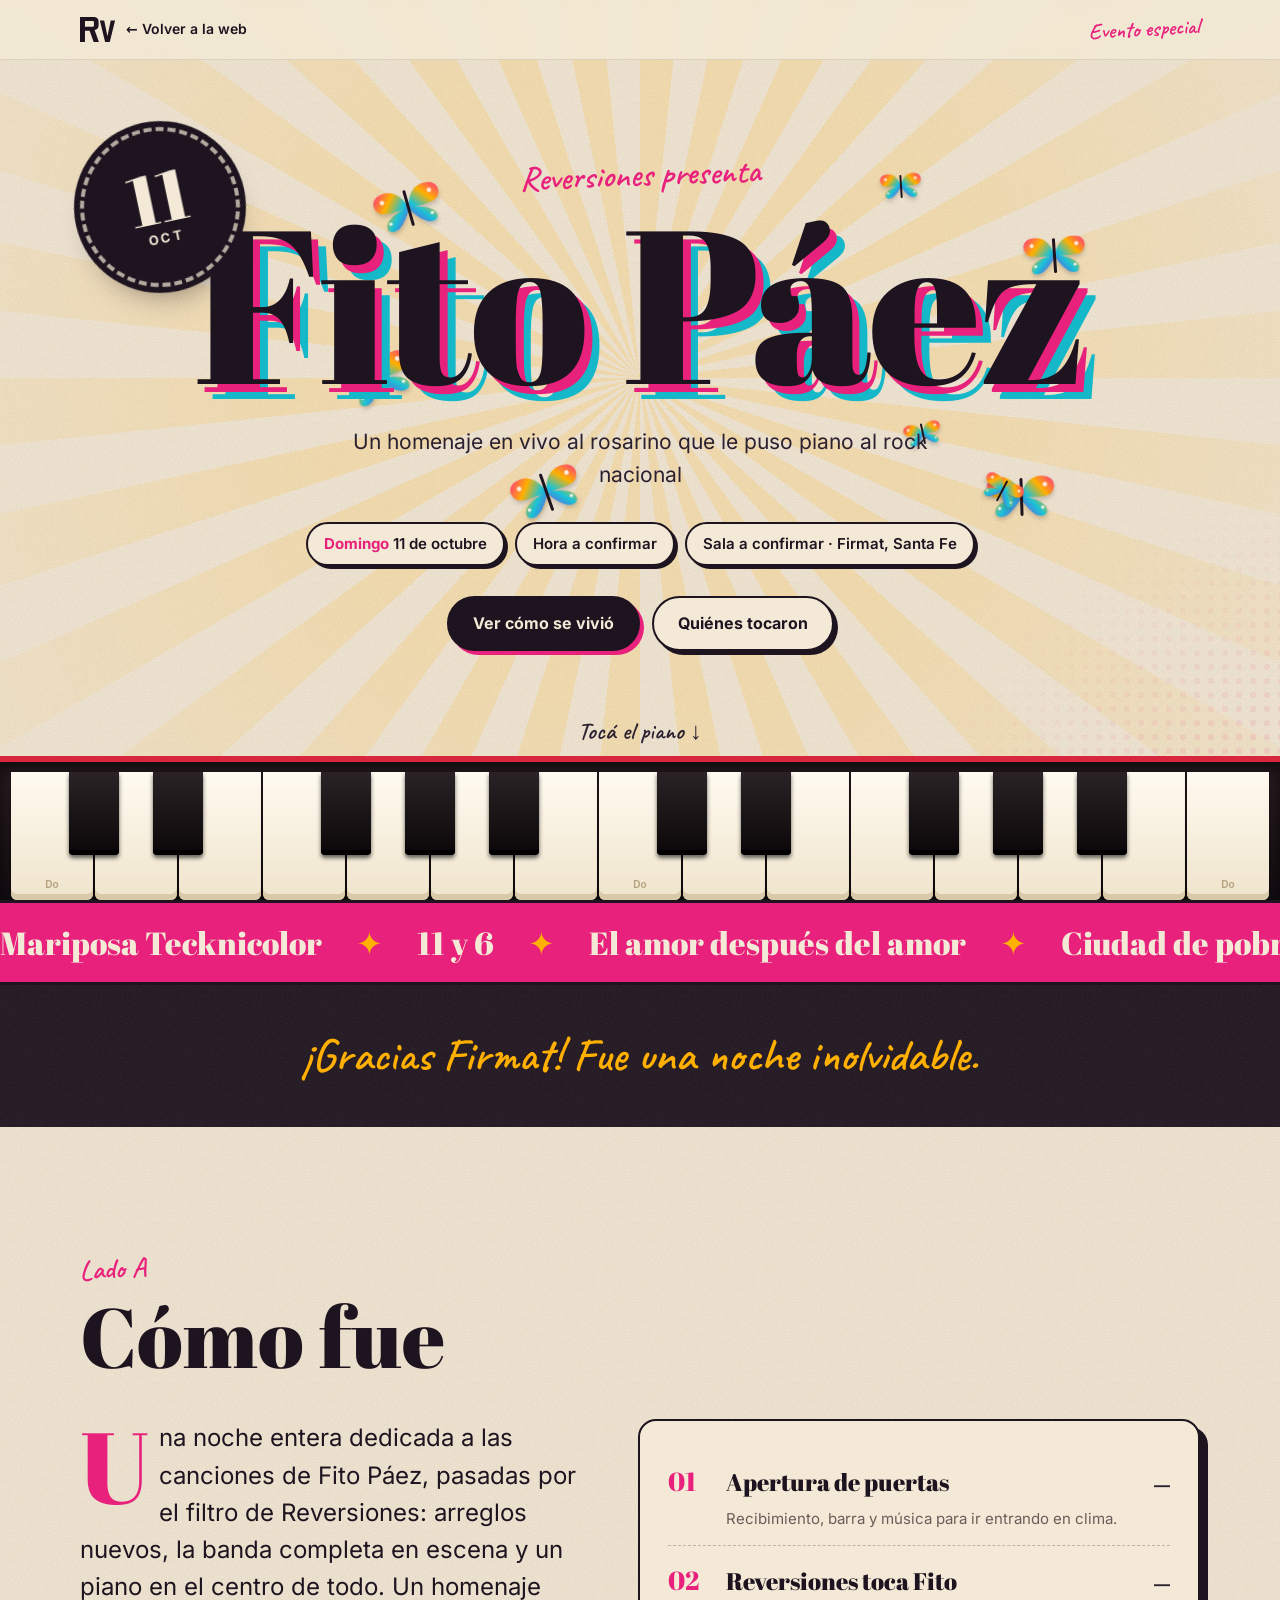
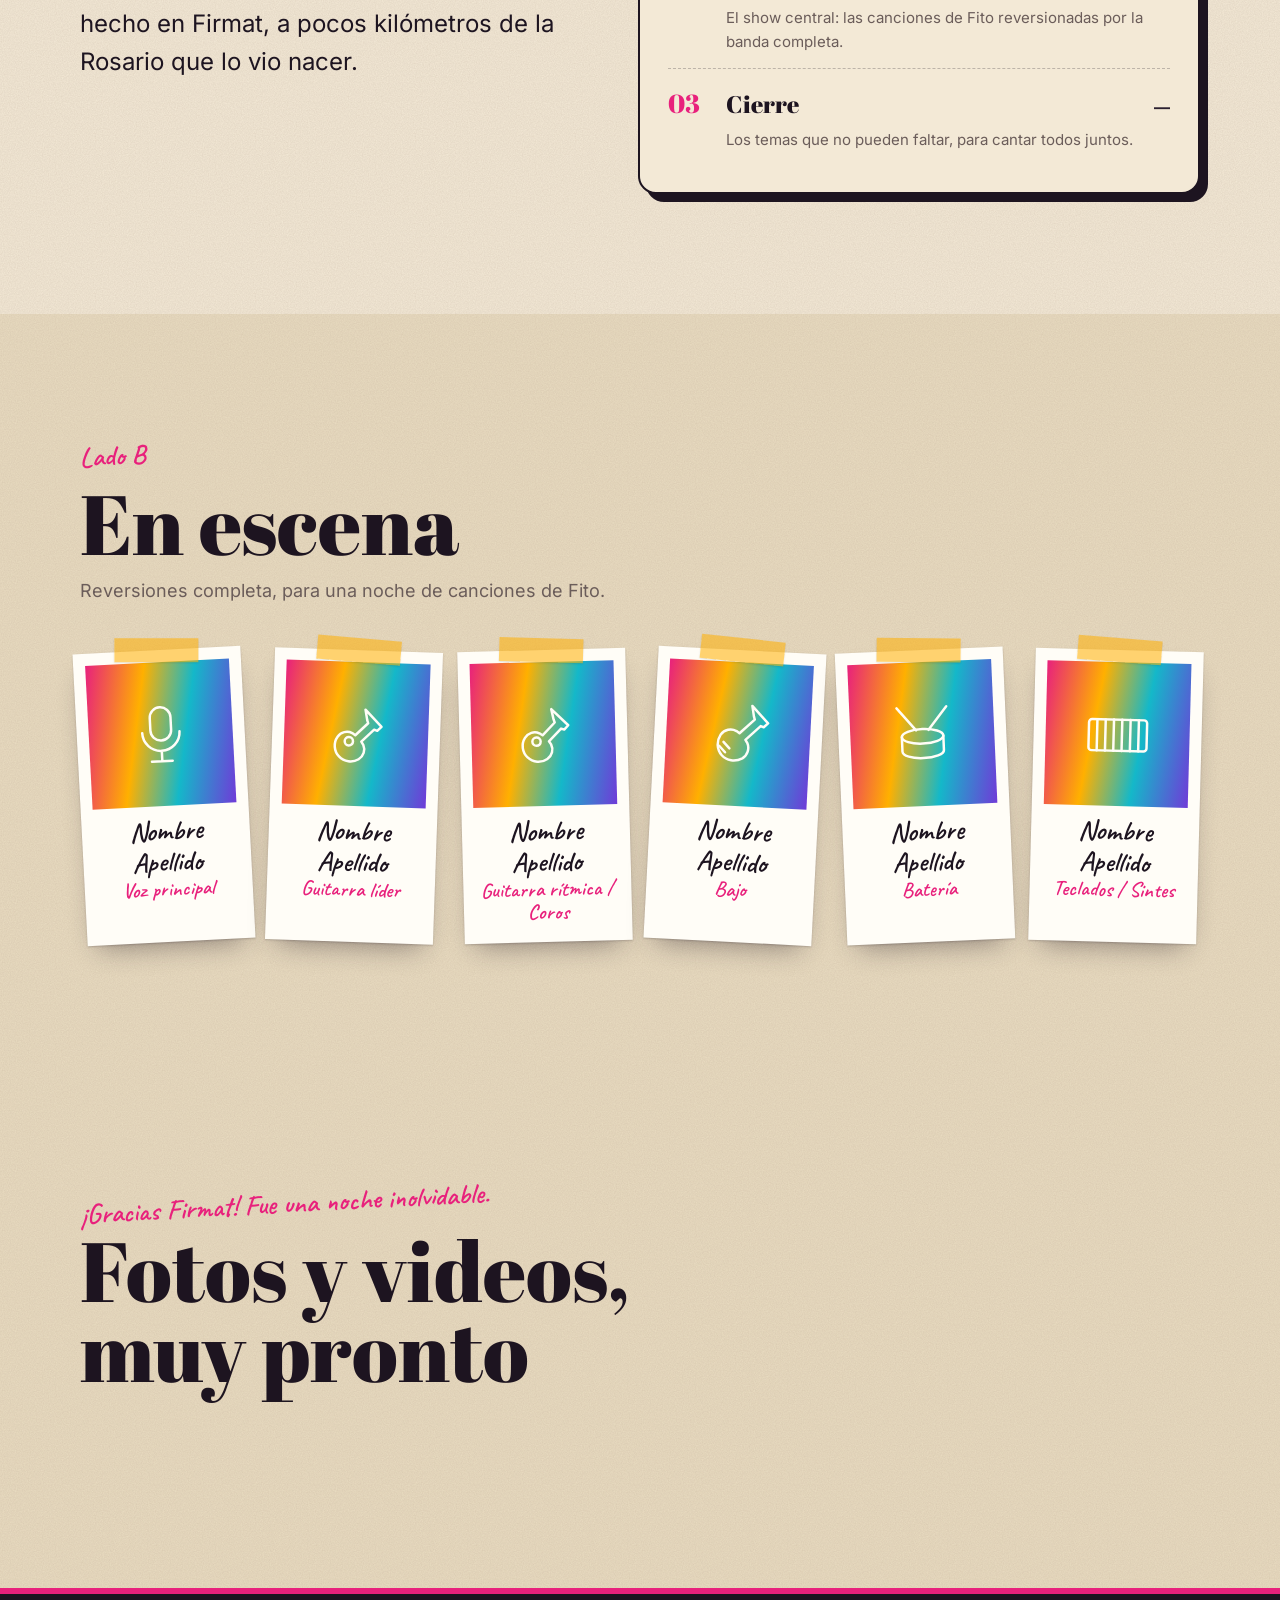
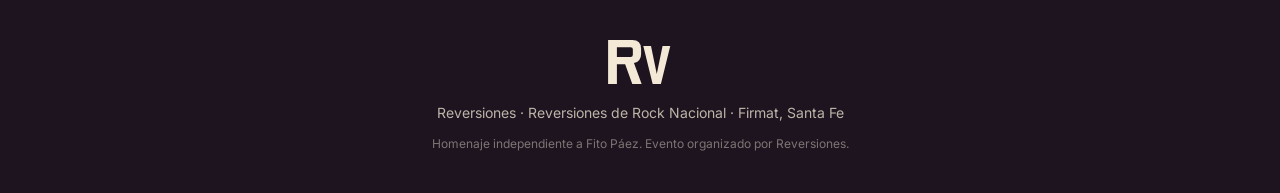
==== eventos/fito-paez/index.html @ b107f569 "Agregar la página del homenaje a Fito Páez Subpágina /eventos/fito-paez/ con estética de afiche de l" ====
<!doctype html>
<html lang="es-AR">
<head>
  <meta charset="utf-8">
  <meta name="viewport" content="width=device-width, initial-scale=1">
  <title>Homenaje a Fito Páez · Reversiones</title>
  <meta name="description" content="Reversiones presenta un homenaje en vivo a Fito Páez en Firmat, Santa Fe. Fecha, cómo va a ser el show, puntos de venta de entradas y sponsors.">
  <meta name="theme-color" content="#f3e9d6">
  <meta property="og:title" content="Homenaje a Fito Páez · Reversiones">
  <meta property="og:description" content="Una noche dedicada a las canciones de Fito Páez, en Firmat, Santa Fe.">
  <meta property="og:type" content="website">
  <link rel="icon" href="../../assets/img/favicon.svg" type="image/svg+xml">
  <link rel="preload" href="../../assets/fonts/abril-fatface.woff2" as="font" type="font/woff2" crossorigin>
  <link rel="stylesheet" href="../../assets/css/fito.css">
</head>
<body>
  <svg width="0" height="0" style="position:absolute" aria-hidden="true">
    <symbol id="rv" viewBox="0 0 116 80"><path fill-rule="evenodd" d="M0 0H44Q60 0 60 16V26Q60 39 47 42L61 80H44L31 44H16V80H0ZM16 13H41Q45 13 45 17V27Q45 31 41 31H16Z"/><path d="M64 11H78L88.5 62L99 11H113L96 80H81Z"/></symbol>
    <!-- Mariposa: dos alas que aletean por separado -->
    <symbol id="wing" viewBox="0 0 50 60"><path d="M50 28C44 6 30-2 14 2 2 5 0 18 8 26c6 5 22 5 36 4-14 3-28 8-30 18-2 10 12 12 20 4 8-7 14-16 16-20z"/><circle cx="16" cy="13" r="3.2" fill="#fffdf7" opacity=".85"/><circle cx="20" cy="45" r="2.4" fill="#fffdf7" opacity=".85"/></symbol>
    <linearGradient id="tecknicolor" x1="0" y1="0" x2="1" y2="1">
      <stop offset="0" stop-color="#ff2e88"/><stop offset=".35" stop-color="#ffb000"/><stop offset=".65" stop-color="#19c3d6"/><stop offset="1" stop-color="#7b3fe4"/>
    </linearGradient>
  </svg>

  <header class="top">
    <a href="../../" class="top__back" aria-label="Volver a Reversiones">
      <svg class="top__rv" viewBox="0 0 116 80" aria-hidden="true"><use href="#rv"/></svg>
      <span>← Volver a la web</span>
    </a>
    <span class="top__tag">Evento especial</span>
  </header>

  <main>
    <!-- ============ AFICHE ============ -->
    <section class="poster" id="inicio">
      <div class="poster__sun" aria-hidden="true"></div>
      <div class="poster__dots" aria-hidden="true"></div>
      <div class="butterflies" id="butterflies" aria-hidden="true"></div>

      <div class="poster__inner">
        <p class="poster__presenta" id="presenta"></p>
        <h1 class="poster__title" id="titulo"></h1>
        <p class="poster__bajada" id="bajada"></p>

        <div class="stamp" id="stamp" aria-hidden="true">
          <span class="stamp__day" id="stampDay"></span>
          <span class="stamp__month" id="stampMonth"></span>
        </div>

        <ul class="facts" id="facts"></ul>

        <div class="poster__cta" id="posterCta">
          <a href="#entradas" class="pill pill--ink">Dónde conseguir entradas</a>
          <a href="#show" class="pill">Cómo va a ser</a>
        </div>
      </div>

      <!-- Piano tocable -->
      <div class="piano-wrap">
        <p class="piano-hint">Tocá el piano ↓</p>
        <div class="piano" id="piano" role="group" aria-label="Piano: tocá las teclas"></div>
      </div>
    </section>

    <!-- Cinta de canciones -->
    <div class="ribbon" aria-hidden="true"><div class="ribbon__track" id="ribbon"></div></div>

    <!-- ============ CUENTA REGRESIVA / RECUERDO ============ -->
    <section class="band-strip" id="countdownWrap">
      <div class="wrap countdown">
        <p class="countdown__label" id="cdLabel">Faltan</p>
        <div class="countdown__nums">
          <div><b id="cdD">00</b><small>días</small></div>
          <div><b id="cdH">00</b><small>horas</small></div>
          <div><b id="cdM">00</b><small>min</small></div>
          <div><b id="cdS">00</b><small>seg</small></div>
        </div>
      </div>
    </section>

    <!-- ============ EL SHOW ============ -->
    <section class="sec" id="show">
      <div class="wrap">
        <header class="sec__head">
          <span class="sec__kicker">Lado A</span>
          <h2>Cómo va a ser</h2>
        </header>
        <div class="show">
          <p class="show__desc" id="descripcion"></p>
          <ol class="timeline" id="cronograma"></ol>
        </div>
      </div>
    </section>

    <!-- ============ EN ESCENA ============ -->
    <section class="sec sec--paper" id="banda">
      <div class="wrap">
        <header class="sec__head">
          <span class="sec__kicker">Lado B</span>
          <h2>En escena</h2>
          <p class="sec__lead">Reversiones completa, para una noche de canciones de Fito.</p>
        </header>
        <div class="polaroids" id="integrantes"></div>
      </div>
    </section>

    <!-- ============ ENTRADAS ============ -->
    <section class="sec" id="entradas">
      <div class="wrap">
        <header class="sec__head">
          <span class="sec__kicker">Entradas</span>
          <h2>Dónde conseguirlas</h2>
          <p class="sec__lead">Las entradas se venden solo en forma presencial, en estos puntos de venta.</p>
        </header>
        <div class="tickets" id="puntos"></div>
      </div>
    </section>

    <!-- ============ RECUERDO (después del evento) ============ -->
    <section class="sec sec--paper" id="recuerdo" hidden>
      <div class="wrap">
        <header class="sec__head">
          <span class="sec__kicker">Así se vivió</span>
          <h2 id="recuerdoMsg"></h2>
        </header>
        <div class="gallery" id="galeria"></div>
        <div class="memvideos" id="recuerdoVideos"></div>
      </div>
    </section>

    <!-- ============ SPONSORS ============ -->
    <section class="sec sec--ink" id="sponsors">
      <div class="wrap">
        <header class="sec__head">
          <span class="sec__kicker">Gracias</span>
          <h2>Sponsors y partners</h2>
          <p class="sec__lead">Gente que apostó, invirtió y abrió sus puertas para que esta noche exista.</p>
        </header>
        <div class="sponsors" id="sponsorList"></div>
      </div>
    </section>
  </main>

  <footer class="foot">
    <a href="../../" class="foot__rv" aria-label="Reversiones">
      <svg viewBox="0 0 116 80" aria-hidden="true"><use href="#rv"/></svg>
    </a>
    <p>Reversiones · Reversiones de Rock Nacional · Firmat, Santa Fe</p>
    <p class="foot__small">Homenaje independiente a Fito Páez. Evento organizado por Reversiones.</p>
  </footer>

  <script src="../../assets/js/content.js"></script>
  <script src="../../assets/js/evento-fito.js"></script>
  <script src="../../assets/js/fito.js"></script>
</body>
</html>
---- assets/css/fito.css ----
/* =====================================================================
   HOMENAJE A FITO PÁEZ · Estilos de la página del evento
   Estética: afiche de recital de los 90 sobre papel, colores
   "tecknicolor", mariposas, piano, polaroids y entradas troqueladas.
   ===================================================================== */

@font-face {
  font-family: "Abril Fatface";
  font-style: normal;
  font-weight: 400;
  font-display: swap;
  src: url("../fonts/abril-fatface.woff2") format("woff2");
}
@font-face {
  font-family: "Caveat";
  font-style: normal;
  font-weight: 600;
  font-display: swap;
  src: url("../fonts/caveat.woff2") format("woff2");
}
@font-face {
  font-family: "Inter";
  font-style: normal;
  font-weight: 400 700;
  font-display: swap;
  src: url("../fonts/inter.woff2") format("woff2");
}

:root {
  --paper: #f3e9d6;
  --paper-2: #e9dcc1;
  --ink: #1d1420;
  --ink-2: #2b2030;
  --muted: #6b5d5a;
  --magenta: #e8217c;
  --amber: #ffb000;
  --cyan: #14b8c9;
  --violet: #6f3bd8;
  --red: #d7263d;
  --tecknicolor: linear-gradient(100deg, var(--magenta), var(--amber) 35%, var(--cyan) 65%, var(--violet));
  --display: "Abril Fatface", "Playfair Display", Georgia, serif;
  --hand: "Caveat", "Comic Sans MS", cursive;
  --body: "Inter", system-ui, -apple-system, Segoe UI, Roboto, sans-serif;
  --grain: url("data:image/svg+xml,%3Csvg xmlns='http://www.w3.org/2000/svg' width='160' height='160'%3E%3Cfilter id='n'%3E%3CfeTurbulence type='fractalNoise' baseFrequency='.85' numOctaves='3' stitchTiles='stitch'/%3E%3CfeColorMatrix values='0 0 0 0 0.3 0 0 0 0 0.2 0 0 0 0 0.15 0 0 0 .18 0'/%3E%3C/filter%3E%3Crect width='100%25' height='100%25' filter='url(%23n)'/%3E%3C/svg%3E");
  --ease: cubic-bezier(0.2, 0.8, 0.2, 1);
  color-scheme: light;
}

*,
*::before,
*::after {
  box-sizing: border-box;
}
html {
  scroll-behavior: smooth;
  -webkit-text-size-adjust: 100%;
}
html,
body {
  overflow-x: clip;
}
body {
  margin: 0;
  background: var(--paper) var(--grain);
  color: var(--ink);
  font-family: var(--body);
  font-size: 16px;
  line-height: 1.6;
  -webkit-font-smoothing: antialiased;
}
img {
  max-width: 100%;
  display: block;
}
a {
  color: inherit;
}
[hidden] {
  display: none !important;
}
:focus-visible {
  outline: 3px solid var(--magenta);
  outline-offset: 3px;
}
::selection {
  background: var(--magenta);
  color: #fff;
}
.wrap {
  width: min(1120px, 100% - 32px);
  margin-inline: auto;
}

/* ---------- Barra superior ---------- */
.top {
  position: fixed;
  inset: 0 0 auto;
  z-index: 20;
  display: flex;
  justify-content: space-between;
  align-items: center;
  padding: 12px max(16px, calc((100% - 1120px) / 2));
  background: rgba(243, 233, 214, 0.86);
  backdrop-filter: blur(10px);
  border-bottom: 1px solid rgba(29, 20, 32, 0.1);
}
.top__back {
  display: inline-flex;
  align-items: center;
  gap: 10px;
  text-decoration: none;
  font-weight: 600;
  font-size: 14px;
}
.top__rv {
  width: 36px;
  height: 25px;
  fill: var(--ink);
}
.top__tag {
  font-family: var(--hand);
  font-size: 22px;
  color: var(--magenta);
  transform: rotate(-3deg);
}

/* ---------- Afiche (hero) ---------- */
.poster {
  position: relative;
  min-height: 100svh;
  padding: 96px 0 0;
  display: flex;
  flex-direction: column;
  overflow: hidden;
  isolation: isolate;
}
/* Sol de rayos de afiche de circo, girando lento */
.poster__sun {
  position: absolute;
  left: 50%;
  top: 42%;
  width: 160vmax;
  height: 160vmax;
  translate: -50% -50%;
  z-index: -2;
  background: repeating-conic-gradient(from 0deg, rgba(255, 176, 0, 0.16) 0 6deg, transparent 6deg 12deg);
  mask-image: radial-gradient(circle, #000 0 22%, transparent 60%);
  animation: sun 90s linear infinite;
}
@keyframes sun {
  to {
    rotate: 360deg;
  }
}
/* Medio tono en la esquina */
.poster__dots {
  position: absolute;
  inset: auto -10% -10% auto;
  width: 60vmin;
  height: 60vmin;
  z-index: -1;
  background: radial-gradient(circle, var(--magenta) 30%, transparent 32%) 0 0 / 14px 14px;
  opacity: 0.18;
  mask-image: radial-gradient(circle at 100% 100%, #000 10%, transparent 70%);
}
.poster__inner {
  position: relative;
  flex: 1;
  display: flex;
  flex-direction: column;
  align-items: center;
  justify-content: center;
  text-align: center;
  padding: 24px 16px 32px;
}
.poster__presenta {
  margin: 0;
  font-family: var(--hand);
  font-size: clamp(24px, 3.4vw, 34px);
  color: var(--magenta);
  transform: rotate(-2deg);
}
.poster__title {
  margin: 0;
  font-family: var(--display);
  font-weight: 400;
  font-size: clamp(76px, 17vw, 230px);
  line-height: 0.9;
  letter-spacing: -0.01em;
  color: var(--ink);
  /* sombras desfasadas en colores, como impresión de afiche mal registrada */
  text-shadow: 0.035em 0.035em 0 var(--magenta), 0.07em 0.07em 0 var(--cyan);
  animation: misregister 6s ease-in-out infinite;
}
@keyframes misregister {
  50% {
    text-shadow: 0.05em 0.02em 0 var(--magenta), 0.08em 0.09em 0 var(--cyan);
  }
}
.poster__bajada {
  max-width: 620px;
  margin: 26px auto 0;
  font-size: clamp(17px, 2vw, 21px);
  color: var(--ink-2);
}
.stamp {
  position: absolute;
  top: 5%;
  left: max(4%, calc((100% - 1120px) / 2));
  width: clamp(110px, 14vw, 160px);
  aspect-ratio: 1;
  border-radius: 50%;
  display: grid;
  place-content: center;
  text-align: center;
  background: var(--red);
  color: var(--paper);
  border: 4px dashed rgba(243, 233, 214, 0.7);
  box-shadow: 0 0 0 6px var(--red), 0 18px 30px -12px rgba(29, 20, 32, 0.5);
  transform: rotate(-12deg);
  animation: stamp-in 0.9s var(--ease) both 0.4s;
}
@keyframes stamp-in {
  from {
    transform: rotate(40deg) scale(2);
    opacity: 0;
  }
}
.stamp__day {
  font-family: var(--display);
  font-size: clamp(48px, 6vw, 70px);
  line-height: 0.9;
}
.stamp__month {
  font-weight: 700;
  letter-spacing: 0.2em;
  font-size: 13px;
  text-transform: uppercase;
}
.stamp.is-done {
  background: var(--ink);
  box-shadow: 0 0 0 6px var(--ink), 0 18px 30px -12px rgba(29, 20, 32, 0.5);
}
.facts {
  list-style: none;
  display: flex;
  flex-wrap: wrap;
  justify-content: center;
  gap: 10px;
  margin: 30px 0 0;
  padding: 0;
}
.facts li {
  padding: 8px 16px;
  border: 2px solid var(--ink);
  border-radius: 999px;
  background: var(--paper);
  font-weight: 600;
  font-size: 15px;
  box-shadow: 3px 3px 0 var(--ink);
}
.facts li b {
  color: var(--magenta);
  font-weight: 700;
}
.poster__cta {
  display: flex;
  flex-wrap: wrap;
  justify-content: center;
  gap: 12px;
  margin-top: 30px;
}
.pill {
  display: inline-flex;
  align-items: center;
  gap: 8px;
  padding: 13px 24px;
  border-radius: 999px;
  border: 2px solid var(--ink);
  background: var(--paper);
  font-weight: 700;
  text-decoration: none;
  box-shadow: 4px 4px 0 var(--ink);
  transition: transform 0.15s, box-shadow 0.15s;
}
.pill:hover {
  transform: translate(-2px, -2px);
  box-shadow: 6px 6px 0 var(--ink);
}
.pill:active {
  transform: translate(2px, 2px);
  box-shadow: 2px 2px 0 var(--ink);
}
.pill--ink {
  background: var(--ink);
  color: var(--paper);
  box-shadow: 4px 4px 0 var(--magenta);
}
.pill--ink:hover {
  box-shadow: 6px 6px 0 var(--magenta);
}

/* ---------- Mariposas tecknicolor ---------- */
.butterflies {
  position: absolute;
  inset: 0;
  z-index: -1;
  pointer-events: none;
}
.bf {
  position: absolute;
  width: var(--s, 46px);
  height: var(--s, 46px);
  animation: drift var(--d, 18s) ease-in-out infinite alternate;
  animation-delay: var(--delay, 0s);
}
.bf__body {
  display: flex;
  width: 100%;
  height: 100%;
  transform: rotate(var(--r, 0deg));
}
.bf__torso {
  width: 4%;
  height: 50%;
  margin: auto -1.5%;
  border-radius: 99px;
  background: var(--ink);
  z-index: 1;
}
.bf svg {
  width: 47%;
  height: 100%;
  fill: url(#tecknicolor);
  filter: drop-shadow(0 3px 2px rgba(29, 20, 32, 0.2));
  animation: flap 0.35s ease-in-out infinite alternate;
}
.bf svg:first-child {
  transform-origin: 100% 50%;
}
.bf svg:last-child {
  transform-origin: 0 50%;
}
@keyframes flap {
  to {
    transform: scaleX(0.3);
  }
}
@keyframes drift {
  0% {
    translate: 0 0;
  }
  33% {
    translate: 6vw -5vh;
  }
  66% {
    translate: -4vw -10vh;
  }
  100% {
    translate: 8vw 4vh;
  }
}

/* ---------- Piano ---------- */
.piano-wrap {
  position: relative;
  padding: 0 0 0;
}
.piano-hint {
  margin: 0 0 6px;
  text-align: center;
  font-family: var(--hand);
  font-size: 24px;
  color: var(--ink-2);
}
.piano {
  position: relative;
  display: flex;
  height: clamp(110px, 16vh, 160px);
  padding: 10px 10px 0;
  background: linear-gradient(180deg, #2a1d22, #120c10);
  border-top: 6px solid var(--red);
  box-shadow: inset 0 8px 14px rgba(0, 0, 0, 0.6);
  user-select: none;
  touch-action: none;
}
.key {
  position: relative;
  flex: 1;
  border: 0;
  padding: 0;
  margin: 0 1px;
  border-radius: 0 0 6px 6px;
  background: linear-gradient(180deg, #fffaf0, #efe4cc);
  box-shadow: inset 0 -6px 0 #d8c9a8, 0 2px 3px rgba(0, 0, 0, 0.5);
  cursor: pointer;
  transition: background 0.05s, transform 0.05s;
}
.key.is-down {
  transform: translateY(2px);
  box-shadow: inset 0 -2px 0 #d8c9a8;
  background: linear-gradient(180deg, #fff, var(--amber));
}
.key--black {
  position: absolute;
  top: 10px;
  z-index: 2;
  width: var(--bw);
  height: 60%;
  margin: 0;
  border-radius: 0 0 4px 4px;
  background: linear-gradient(180deg, #2b2326, #0b0709);
  box-shadow: inset 0 -5px 0 #000, 0 3px 4px rgba(0, 0, 0, 0.6);
}
.key--black.is-down {
  background: linear-gradient(180deg, #2b2326, var(--magenta));
  box-shadow: inset 0 -2px 0 #000;
}
.key small {
  position: absolute;
  bottom: 10px;
  left: 0;
  right: 0;
  font-size: 10px;
  font-weight: 700;
  color: #b7a37f;
}

/* ---------- Cinta de canciones ---------- */
.ribbon {
  overflow: hidden;
  background: var(--magenta);
  color: var(--paper);
  padding: 14px 0;
  border-block: 3px solid var(--ink);
}
.ribbon__track {
  display: flex;
  gap: 34px;
  width: max-content;
  align-items: center;
  font-family: var(--display);
  font-size: clamp(22px, 3vw, 32px);
  white-space: nowrap;
  animation: ribbon 50s linear infinite;
}
.ribbon__track i {
  font-style: normal;
  color: var(--amber);
}
@keyframes ribbon {
  to {
    transform: translateX(-50%);
  }
}

/* ---------- Cuenta regresiva ---------- */
.band-strip {
  background: var(--ink) var(--grain);
  color: var(--paper);
  padding: 34px 0;
}
.countdown {
  display: flex;
  flex-wrap: wrap;
  align-items: center;
  justify-content: center;
  gap: 18px 34px;
}
.countdown__label {
  margin: 0;
  font-family: var(--hand);
  font-size: 34px;
  color: var(--amber);
}
.countdown__nums {
  display: flex;
  gap: 14px;
}
.countdown__nums div {
  display: flex;
  flex-direction: column;
  align-items: center;
  min-width: 74px;
}
.countdown__nums b {
  font-family: var(--display);
  font-weight: 400;
  font-size: clamp(42px, 6vw, 64px);
  line-height: 1;
  background: var(--tecknicolor);
  -webkit-background-clip: text;
  background-clip: text;
  color: transparent;
}
.countdown__nums small {
  font-size: 12px;
  letter-spacing: 0.2em;
  text-transform: uppercase;
  opacity: 0.7;
}
.countdown.is-done .countdown__nums {
  display: none;
}
.countdown.is-done .countdown__label {
  font-size: clamp(30px, 5vw, 46px);
}

/* ---------- Secciones ---------- */
.sec {
  padding: clamp(70px, 10vw, 120px) 0;
  position: relative;
}
.sec--paper {
  background: var(--paper-2) var(--grain);
}
.sec--ink {
  background: var(--ink) var(--grain);
  color: var(--paper);
}
.sec__head {
  margin-bottom: 44px;
  max-width: 720px;
}
.sec__kicker {
  display: inline-block;
  font-family: var(--hand);
  font-size: 28px;
  color: var(--magenta);
  transform: rotate(-3deg);
}
.sec--ink .sec__kicker {
  color: var(--amber);
}
.sec__head h2 {
  margin: 4px 0 0;
  font-family: var(--display);
  font-weight: 400;
  font-size: clamp(46px, 7vw, 84px);
  line-height: 0.95;
}
.sec__lead {
  margin: 14px 0 0;
  font-size: 18px;
  color: var(--muted);
}
.sec--ink .sec__lead {
  color: rgba(243, 233, 214, 0.7);
}

/* Aparición al hacer scroll */
.reveal {
  opacity: 0;
  translate: 0 28px;
  transition: opacity 0.8s var(--ease), translate 0.8s var(--ease);
}
.reveal.is-visible {
  opacity: 1;
  translate: 0 0;
}

/* ---------- Cómo va a ser ---------- */
.show {
  display: grid;
  grid-template-columns: 1fr 1.1fr;
  gap: 48px;
  align-items: start;
}
.show__desc {
  margin: 0;
  font-size: clamp(19px, 2.2vw, 24px);
  line-height: 1.55;
}
.show__desc::first-letter {
  float: left;
  font-family: var(--display);
  font-size: 4.2em;
  line-height: 0.8;
  padding: 6px 10px 0 0;
  color: var(--magenta);
}
/* Lista como contratapa de un disco */
.timeline {
  list-style: none;
  margin: 0;
  padding: 26px 28px;
  border: 2px solid var(--ink);
  border-radius: 18px;
  background: var(--paper);
  box-shadow: 8px 8px 0 var(--ink);
  counter-reset: track;
}
.timeline li {
  counter-increment: track;
  display: grid;
  grid-template-columns: 44px 1fr auto;
  gap: 4px 14px;
  align-items: baseline;
  padding: 14px 0;
  border-bottom: 1px dashed rgba(29, 20, 32, 0.25);
}
.timeline li:last-child {
  border-bottom: 0;
}
.timeline li::before {
  content: counter(track, decimal-leading-zero);
  font-family: var(--display);
  font-size: 26px;
  color: var(--magenta);
}
.timeline h3 {
  margin: 0;
  font-family: var(--display);
  font-weight: 400;
  font-size: 24px;
  line-height: 1.1;
}
.timeline time {
  font-weight: 700;
  font-variant-numeric: tabular-nums;
  color: var(--ink-2);
}
.timeline p {
  grid-column: 2 / -1;
  margin: 0;
  color: var(--muted);
  font-size: 15px;
}

/* ---------- En escena: polaroids ---------- */
.polaroids {
  display: grid;
  grid-template-columns: repeat(auto-fit, minmax(160px, 1fr));
  gap: 34px 22px;
}
.polaroid {
  margin: 0;
  padding: 12px 12px 18px;
  background: #fffdf7;
  box-shadow: 0 14px 28px -12px rgba(29, 20, 32, 0.45), 0 1px 2px rgba(29, 20, 32, 0.2);
  rotate: var(--tilt, -2deg);
  transition: rotate 0.3s var(--ease), translate 0.3s var(--ease), box-shadow 0.3s, opacity 0.8s var(--ease);
  position: relative;
}
.polaroid::before {
  /* cinta adhesiva */
  content: "";
  position: absolute;
  top: -12px;
  left: 50%;
  width: 84px;
  height: 24px;
  translate: -50% 0;
  rotate: 3deg;
  background: rgba(255, 176, 0, 0.55);
  box-shadow: 0 1px 2px rgba(0, 0, 0, 0.1);
}
.polaroid:hover {
  rotate: 0deg;
  translate: 0 -6px;
  box-shadow: 0 22px 34px -12px rgba(29, 20, 32, 0.5);
}
.polaroid__img {
  aspect-ratio: 1;
  display: grid;
  place-items: center;
  overflow: hidden;
  background: var(--tecknicolor);
}
.polaroid__img img {
  width: 100%;
  height: 100%;
  object-fit: cover;
  filter: sepia(0.25) saturate(1.1);
}
.polaroid__img svg {
  width: 46%;
  height: 46%;
  fill: none;
  stroke: #fffdf7;
  stroke-width: 2.4;
  stroke-linecap: round;
  stroke-linejoin: round;
}
.polaroid figcaption {
  padding-top: 10px;
  text-align: center;
  font-family: var(--hand);
  line-height: 1.1;
}
.polaroid figcaption b {
  display: block;
  font-size: 28px;
  font-weight: 600;
}
.polaroid figcaption span {
  font-size: 21px;
  color: var(--magenta);
}

/* ---------- Entradas: tickets troquelados ---------- */
.tickets {
  display: grid;
  grid-template-columns: repeat(auto-fill, minmax(300px, 1fr));
  gap: 22px;
}
.ticket {
  position: relative;
  display: grid;
  grid-template-columns: 1fr 64px;
  background: var(--paper);
  border: 2px solid var(--ink);
  border-radius: 14px;
  box-shadow: 6px 6px 0 var(--ink);
  overflow: hidden;
  transition: translate 0.2s, box-shadow 0.2s, opacity 0.8s var(--ease);
}
.ticket:hover {
  translate: -2px -2px;
  box-shadow: 8px 8px 0 var(--ink);
}
.ticket__main {
  padding: 20px 22px;
}
.ticket__main h3 {
  margin: 0 0 6px;
  font-family: var(--display);
  font-weight: 400;
  font-size: 26px;
  line-height: 1.1;
}
.ticket__main p {
  margin: 2px 0;
  color: var(--ink-2);
  font-size: 15px;
}
.ticket__main .pill {
  margin-top: 14px;
  padding: 8px 16px;
  font-size: 14px;
  box-shadow: 3px 3px 0 var(--ink);
}
/* talón con perforación */
.ticket__stub {
  position: relative;
  display: grid;
  place-items: center;
  background: var(--magenta);
  color: var(--paper);
  border-left: 2px dashed var(--ink);
}
.ticket__stub span {
  writing-mode: vertical-rl;
  rotate: 180deg;
  font-family: var(--display);
  font-size: 20px;
  letter-spacing: 0.08em;
}
.ticket__stub::before,
.ticket__stub::after {
  content: "";
  position: absolute;
  left: -12px;
  width: 22px;
  height: 22px;
  border-radius: 50%;
  background: var(--paper-2);
  border: 2px solid var(--ink);
}
.sec:not(.sec--paper) .ticket__stub::before,
.sec:not(.sec--paper) .ticket__stub::after {
  background: var(--paper);
}
.ticket__stub::before {
  top: -12px;
}
.ticket__stub::after {
  bottom: -12px;
}
.ticket--empty .ticket__stub {
  background: var(--cyan);
}

/* ---------- Sponsors ---------- */
.sponsors {
  display: grid;
  grid-template-columns: repeat(auto-fill, minmax(200px, 1fr));
  gap: 18px;
}
.sponsor {
  display: flex;
  flex-direction: column;
  align-items: center;
  justify-content: center;
  gap: 10px;
  min-height: 150px;
  padding: 22px;
  border-radius: 14px;
  background: var(--paper);
  color: var(--ink);
  text-decoration: none;
  text-align: center;
  box-shadow: 5px 5px 0 var(--magenta);
  transition: translate 0.2s, box-shadow 0.2s, opacity 0.8s var(--ease);
}
a.sponsor:hover {
  translate: -2px -2px;
  box-shadow: 7px 7px 0 var(--amber);
}
.sponsor img {
  max-height: 70px;
  width: auto;
  object-fit: contain;
}
.sponsor b {
  font-family: var(--display);
  font-weight: 400;
  font-size: 24px;
  line-height: 1.1;
}
.sponsor small {
  font-size: 11px;
  font-weight: 700;
  letter-spacing: 0.15em;
  text-transform: uppercase;
  color: var(--magenta);
}
.sponsor--main {
  grid-column: span 2;
  box-shadow: 5px 5px 0 var(--amber);
}
.sponsor--cta {
  background: transparent;
  color: var(--paper);
  border: 2px dashed rgba(243, 233, 214, 0.5);
  box-shadow: none;
}
.sponsor--cta b {
  font-size: 22px;
}
.sponsor--cta span {
  font-size: 14px;
  opacity: 0.75;
}

/* ---------- Recuerdo ---------- */
.gallery {
  display: grid;
  grid-template-columns: repeat(auto-fill, minmax(220px, 1fr));
  gap: 26px;
}
.gallery .polaroid__img {
  aspect-ratio: 4 / 5;
}
.memvideos {
  display: grid;
  grid-template-columns: repeat(auto-fill, minmax(320px, 1fr));
  gap: 22px;
  margin-top: 34px;
}
.memvideo {
  position: relative;
  aspect-ratio: 16 / 9;
  border: 3px solid var(--ink);
  border-radius: 12px;
  overflow: hidden;
  background: var(--ink);
  box-shadow: 6px 6px 0 var(--magenta);
}
.memvideo iframe,
.memvideo button,
.memvideo img {
  position: absolute;
  inset: 0;
  width: 100%;
  height: 100%;
  border: 0;
  padding: 0;
  object-fit: cover;
}
.memvideo button {
  cursor: pointer;
  background: var(--ink);
}
.memvideo button::after {
  content: "▶";
  position: absolute;
  inset: 50% auto auto 50%;
  translate: -50% -50%;
  display: grid;
  place-items: center;
  width: 70px;
  height: 70px;
  border-radius: 50%;
  background: var(--magenta);
  color: var(--paper);
  font-size: 26px;
  padding-left: 4px;
}

/* ---------- Pie ---------- */
.foot {
  padding: 46px 16px 40px;
  text-align: center;
  background: var(--ink);
  color: rgba(243, 233, 214, 0.75);
  border-top: 6px solid var(--magenta);
}
.foot__rv svg {
  width: 64px;
  height: 44px;
  fill: var(--paper);
}
.foot p {
  margin: 10px 0 0;
  font-size: 14px;
}
.foot__small {
  font-size: 12px !important;
  opacity: 0.6;
}

/* ---------- Responsive ---------- */
@media (max-width: 860px) {
  .show {
    grid-template-columns: 1fr;
    gap: 34px;
  }
  .sponsor--main {
    grid-column: auto;
  }
}
@media (max-width: 600px) {
  .poster {
    padding-top: 80px;
  }
  .stamp {
    position: relative;
    top: auto;
    left: auto;
    margin: 22px auto 0;
    order: 3;
  }
  .poster__inner {
    padding-bottom: 24px;
  }
  .facts li {
    font-size: 14px;
  }
  .countdown__nums {
    gap: 6px;
  }
  .countdown__nums div {
    min-width: 62px;
  }
  .timeline {
    padding: 18px;
  }
  .timeline li {
    grid-template-columns: 34px 1fr auto;
  }
  .tickets,
  .memvideos {
    grid-template-columns: 1fr;
  }
  .polaroids {
    grid-template-columns: repeat(2, 1fr);
    gap: 26px 14px;
  }
  .polaroid figcaption b {
    font-size: 22px;
  }
  .polaroid figcaption span {
    font-size: 17px;
  }
}

/* ---------- Movimiento reducido ---------- */
@media (prefers-reduced-motion: reduce) {
  *,
  *::before,
  *::after {
    animation-duration: 0.001ms !important;
    animation-iteration-count: 1 !important;
    transition-duration: 0.001ms !important;
    scroll-behavior: auto !important;
  }
  .reveal {
    opacity: 1;
    translate: 0 0;
  }
}
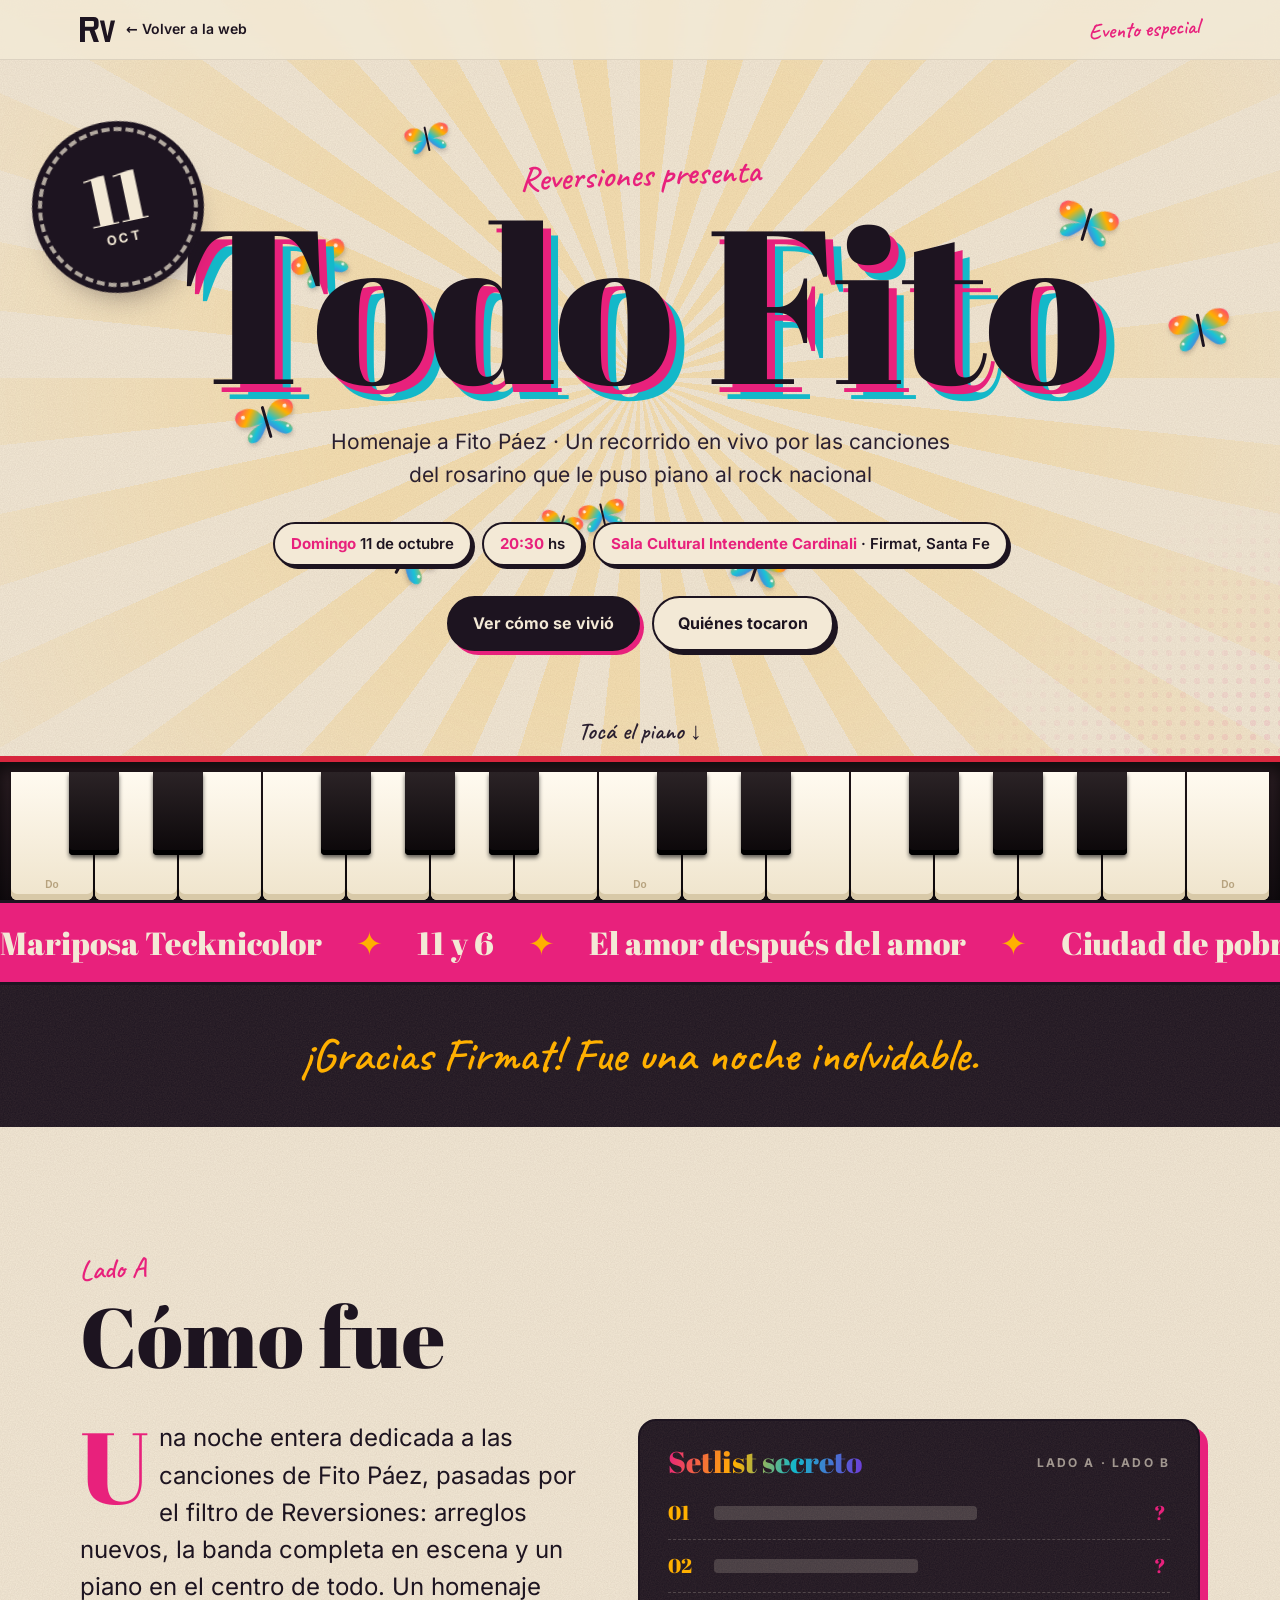
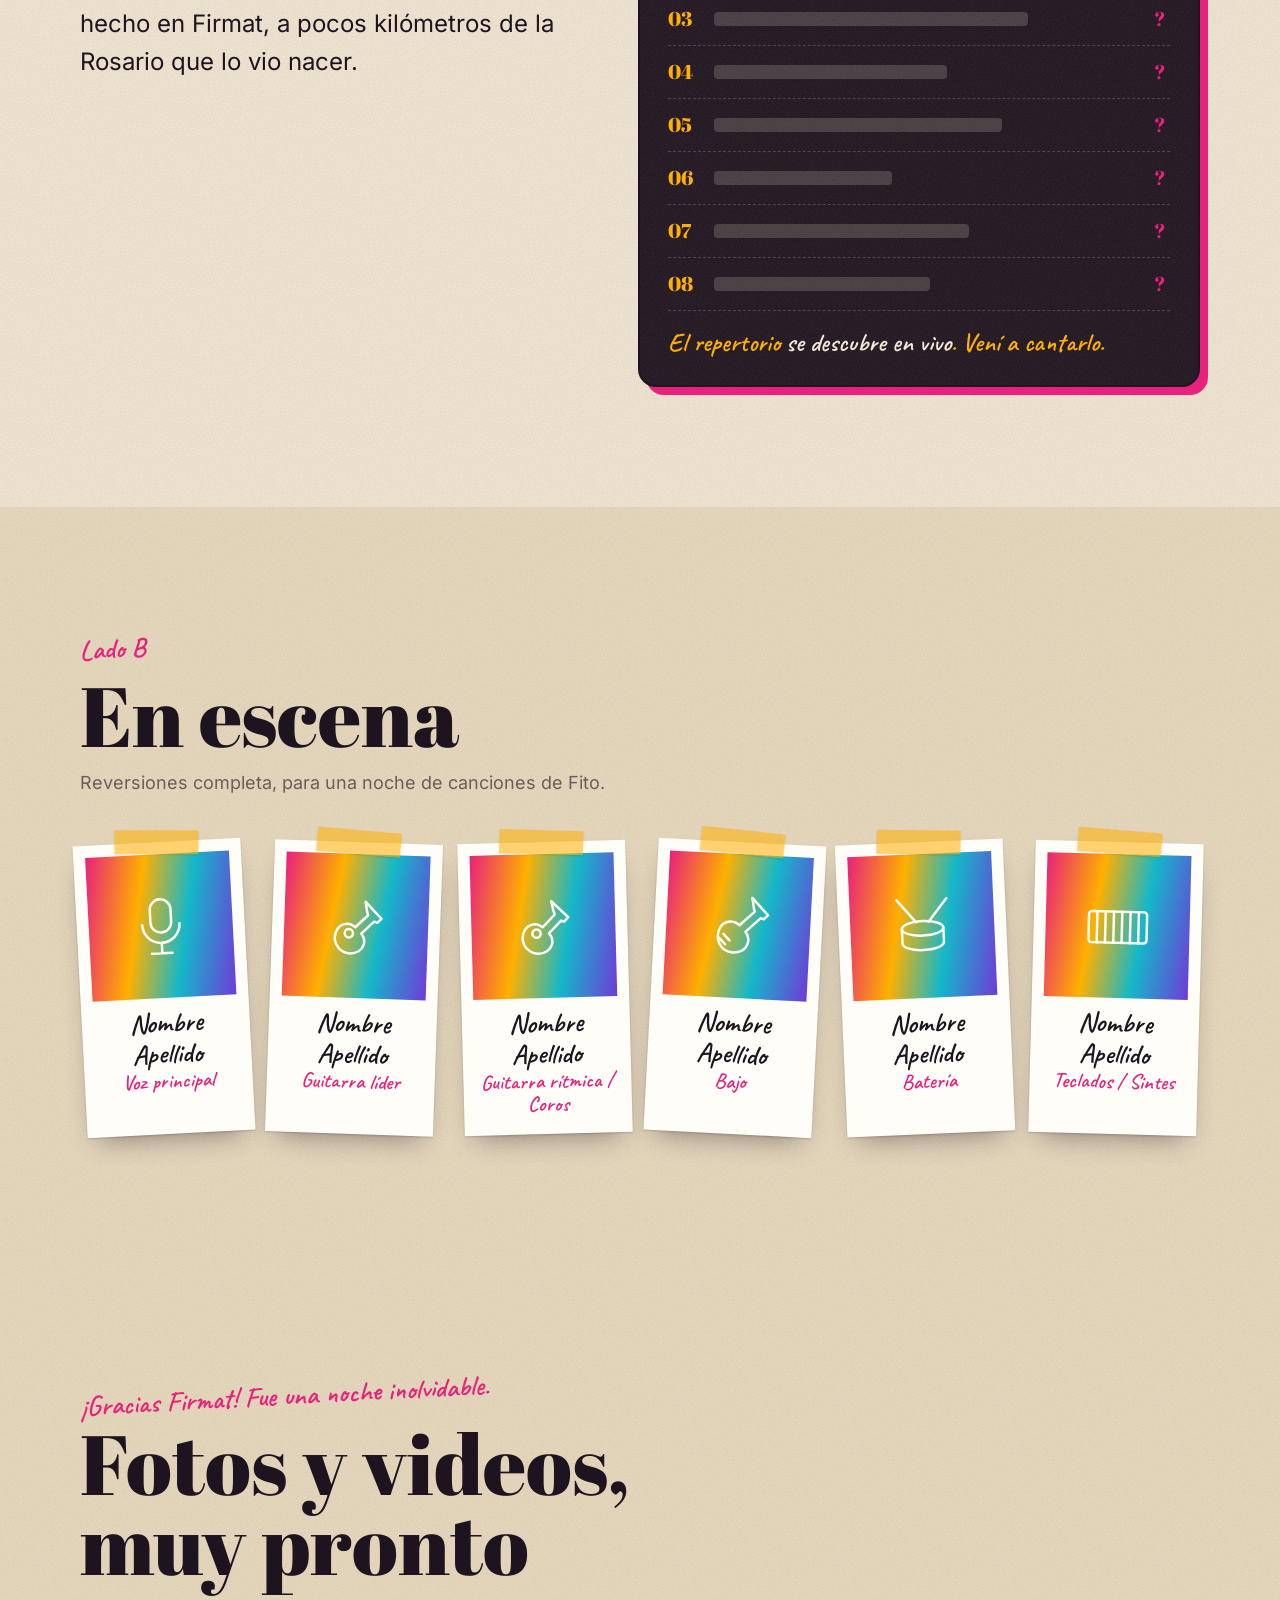
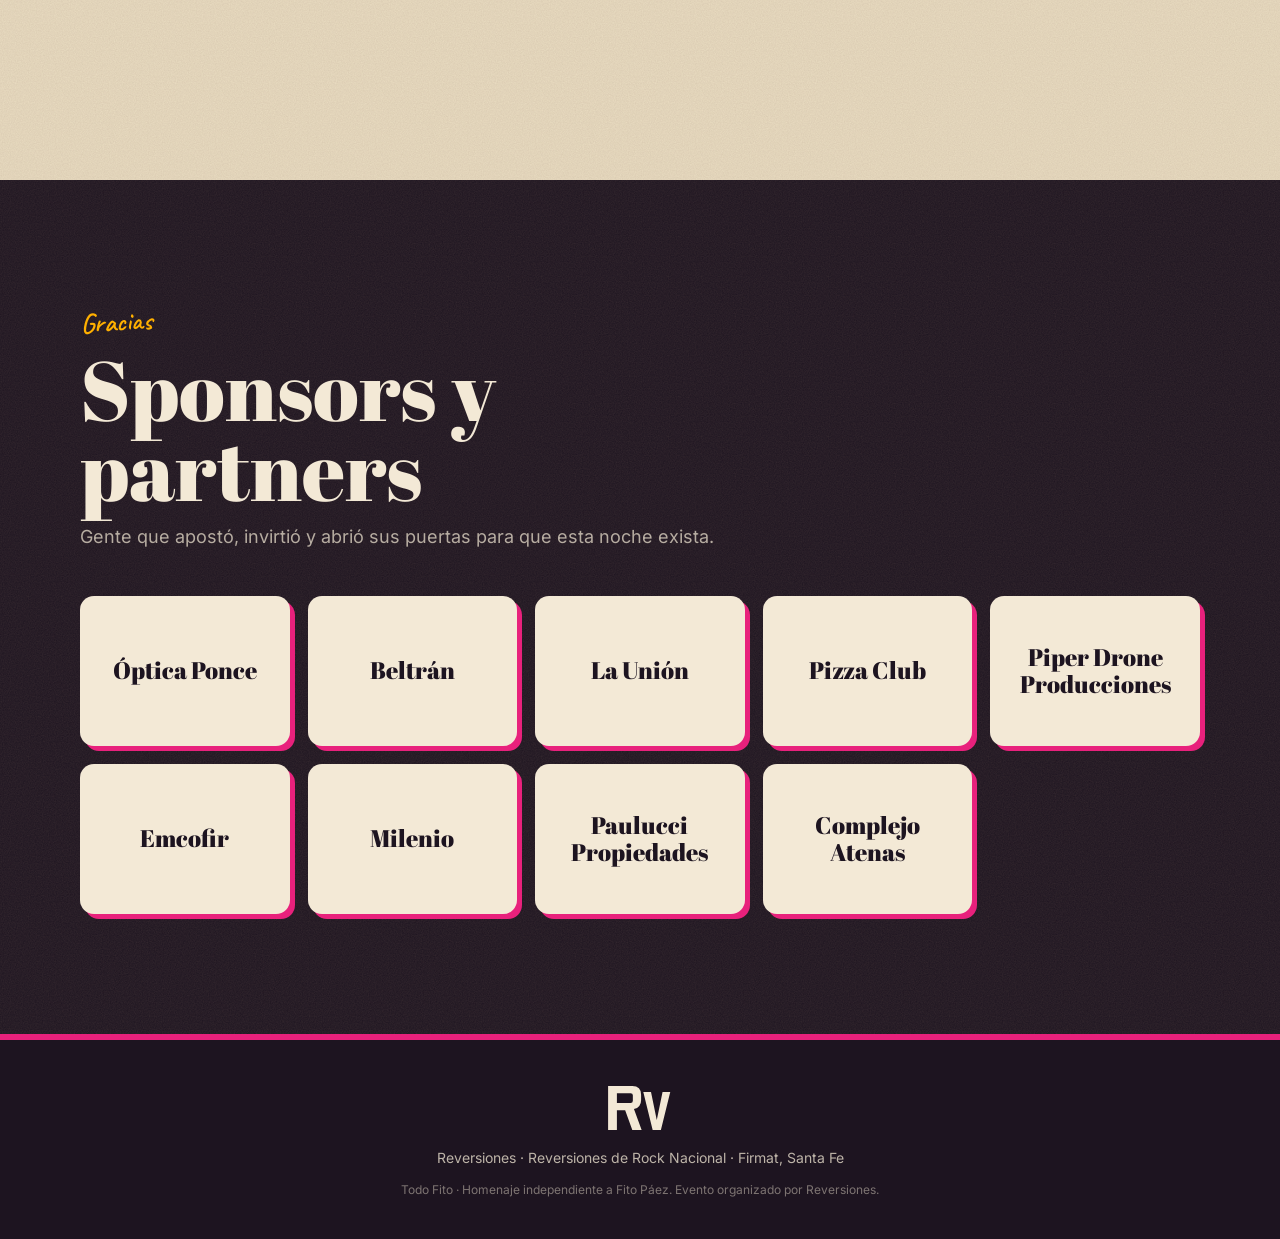
==== commit fefa46e4: "Nombrar el evento "Todo Fito" El título del afiche, la pestaña del navegador, el banner y el menú de" ====
--- a/eventos/fito-paez/index.html
+++ b/eventos/fito-paez/index.html
@@ -3,10 +3,10 @@
 <head>
   <meta charset="utf-8">
   <meta name="viewport" content="width=device-width, initial-scale=1">
-  <title>Homenaje a Fito Páez · Reversiones</title>
-  <meta name="description" content="Reversiones presenta un homenaje en vivo a Fito Páez en Firmat, Santa Fe. Fecha, cómo va a ser el show, puntos de venta de entradas y sponsors.">
+  <title>Todo Fito · Homenaje a Fito Páez · Reversiones</title>
+  <meta name="description" content="Todo Fito: Reversiones presenta un homenaje en vivo a Fito Páez en Firmat, Santa Fe. Fecha, cómo va a ser el show, puntos de venta de entradas y sponsors.">
   <meta name="theme-color" content="#f3e9d6">
-  <meta property="og:title" content="Homenaje a Fito Páez · Reversiones">
+  <meta property="og:title" content="Todo Fito · Homenaje a Fito Páez · Reversiones">
   <meta property="og:description" content="Una noche dedicada a las canciones de Fito Páez, en Firmat, Santa Fe.">
   <meta property="og:type" content="website">
   <link rel="icon" href="../../assets/img/favicon.svg" type="image/svg+xml">
@@ -147,7 +147,7 @@
       <svg viewBox="0 0 116 80" aria-hidden="true"><use href="#rv"/></svg>
     </a>
     <p>Reversiones · Reversiones de Rock Nacional · Firmat, Santa Fe</p>
-    <p class="foot__small">Homenaje independiente a Fito Páez. Evento organizado por Reversiones.</p>
+    <p class="foot__small">Todo Fito · Homenaje independiente a Fito Páez. Evento organizado por Reversiones.</p>
   </footer>
 
   <script src="../../assets/js/content.js"></script>
--- a/assets/css/fito.css
+++ b/assets/css/fito.css
@@ -206,7 +206,7 @@
 .stamp {
   position: absolute;
   top: 5%;
-  left: max(4%, calc((100% - 1120px) / 2));
+  left: max(3%, calc((100% - 1300px) / 2));
   width: clamp(110px, 14vw, 160px);
   aspect-ratio: 1;
   border-radius: 50%;
@@ -625,6 +625,90 @@
   margin: 0;
   color: var(--muted);
   font-size: 15px;
+}
+
+/* Setlist secreto: contratapa con los títulos tapados */
+.secret {
+  padding: 26px 28px;
+  border: 2px solid var(--ink);
+  border-radius: 18px;
+  background: var(--ink) var(--grain);
+  color: var(--paper);
+  box-shadow: 8px 8px 0 var(--magenta);
+}
+.secret__head {
+  display: flex;
+  justify-content: space-between;
+  align-items: center;
+  gap: 12px;
+  margin-bottom: 10px;
+}
+.secret__seal {
+  font-family: var(--display);
+  font-size: 30px;
+  line-height: 1;
+  background: var(--tecknicolor);
+  -webkit-background-clip: text;
+  background-clip: text;
+  color: transparent;
+}
+.secret__side {
+  font-size: 12px;
+  font-weight: 700;
+  letter-spacing: 0.18em;
+  text-transform: uppercase;
+  opacity: 0.6;
+}
+.secret__list {
+  list-style: none;
+  margin: 0;
+  padding: 0;
+}
+.secret__list li {
+  display: grid;
+  grid-template-columns: 34px 1fr 20px;
+  align-items: center;
+  gap: 12px;
+  padding: 10px 0;
+  border-bottom: 1px dashed rgba(243, 233, 214, 0.2);
+}
+.secret__n {
+  font-family: var(--display);
+  font-size: 20px;
+  color: var(--amber);
+}
+/* el título "tapado" con un brillo que pasa */
+.secret__bar {
+  width: var(--w);
+  height: 14px;
+  border-radius: 4px;
+  background: linear-gradient(90deg, rgba(243, 233, 214, 0.18) 0 40%, rgba(243, 233, 214, 0.45) 50%, rgba(243, 233, 214, 0.18) 60%) 0 0 / 300% 100%;
+  animation: shimmer 2.6s linear infinite;
+}
+.secret__list li:nth-child(odd) .secret__bar {
+  animation-delay: -1.3s;
+}
+@keyframes shimmer {
+  to {
+    background-position: -300% 0;
+  }
+}
+.secret__q {
+  font-family: var(--display);
+  font-size: 20px;
+  color: var(--magenta);
+  text-align: center;
+}
+.secret__foot {
+  margin: 16px 0 0;
+  font-family: var(--hand);
+  font-size: 26px;
+  line-height: 1.2;
+  color: var(--amber);
+}
+.secret__foot b {
+  font-weight: 600;
+  color: var(--paper);
 }
 
 /* ---------- En escena: polaroids ---------- */
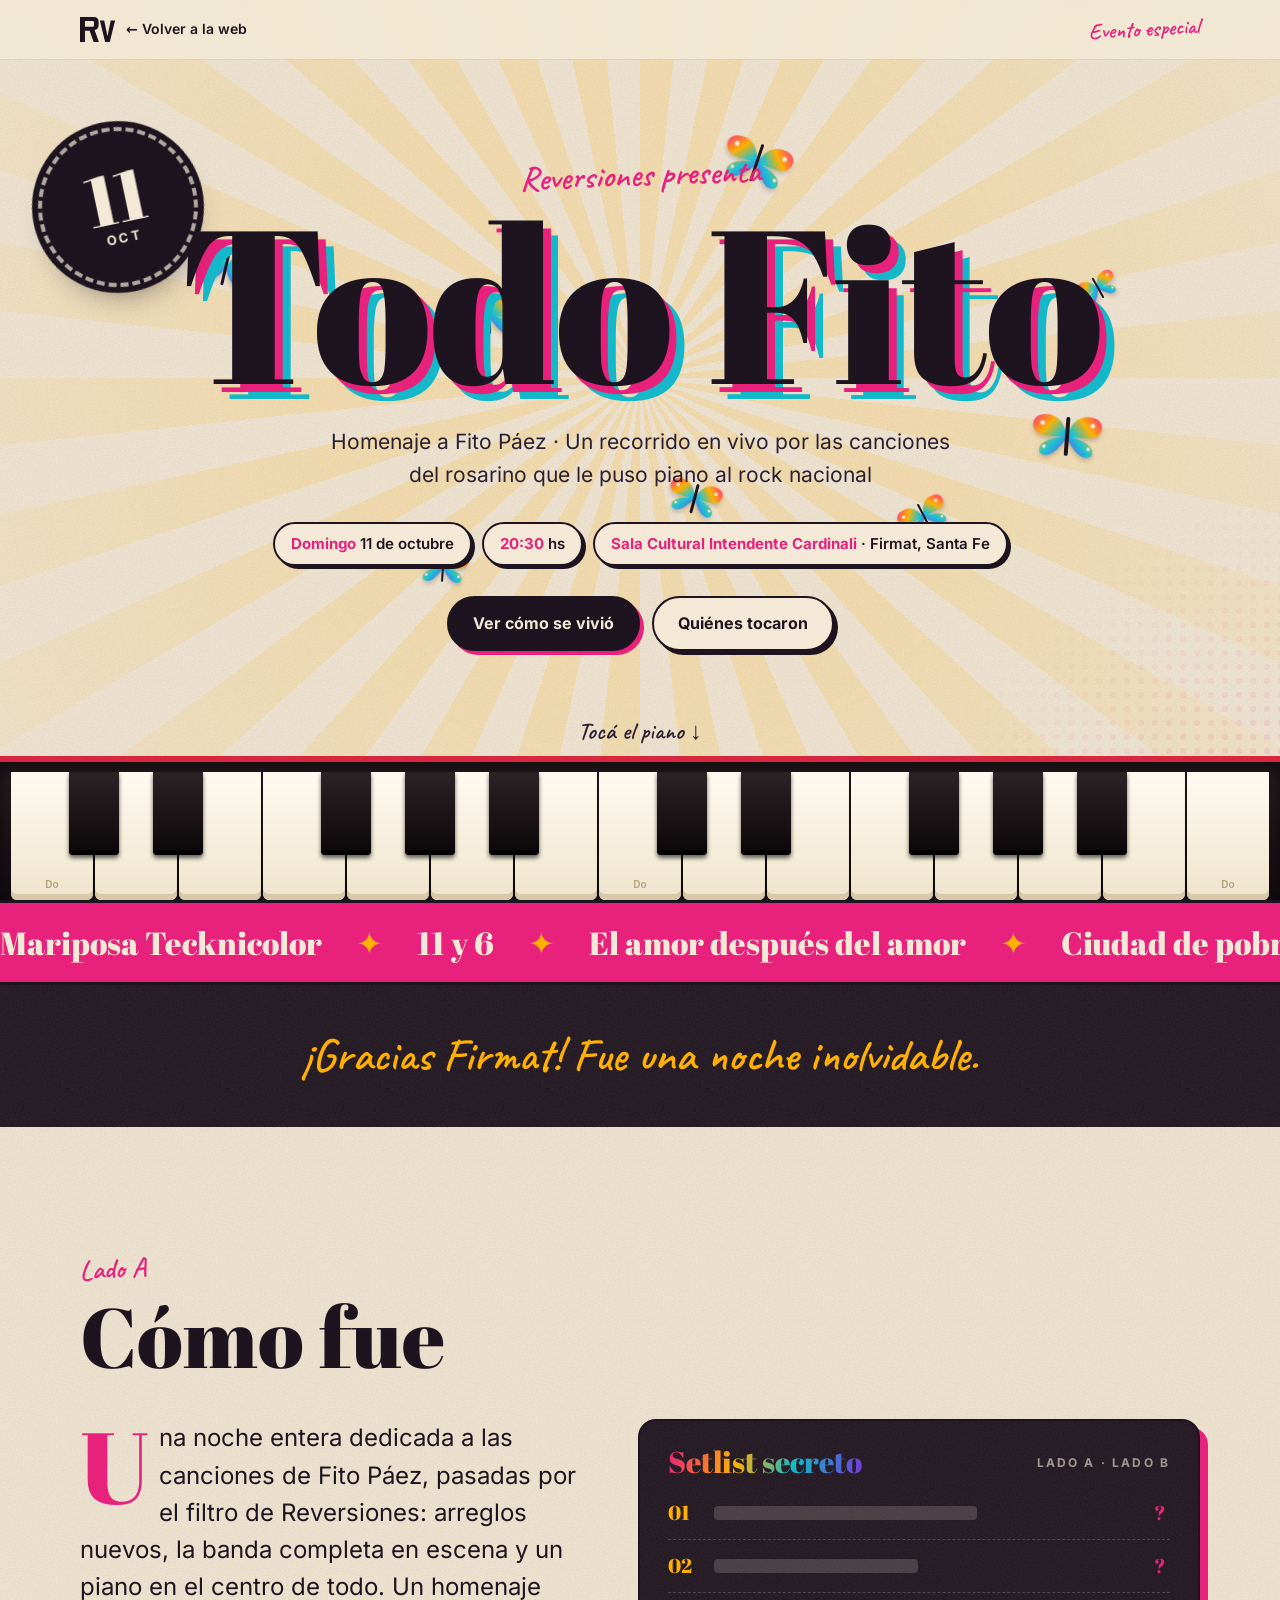
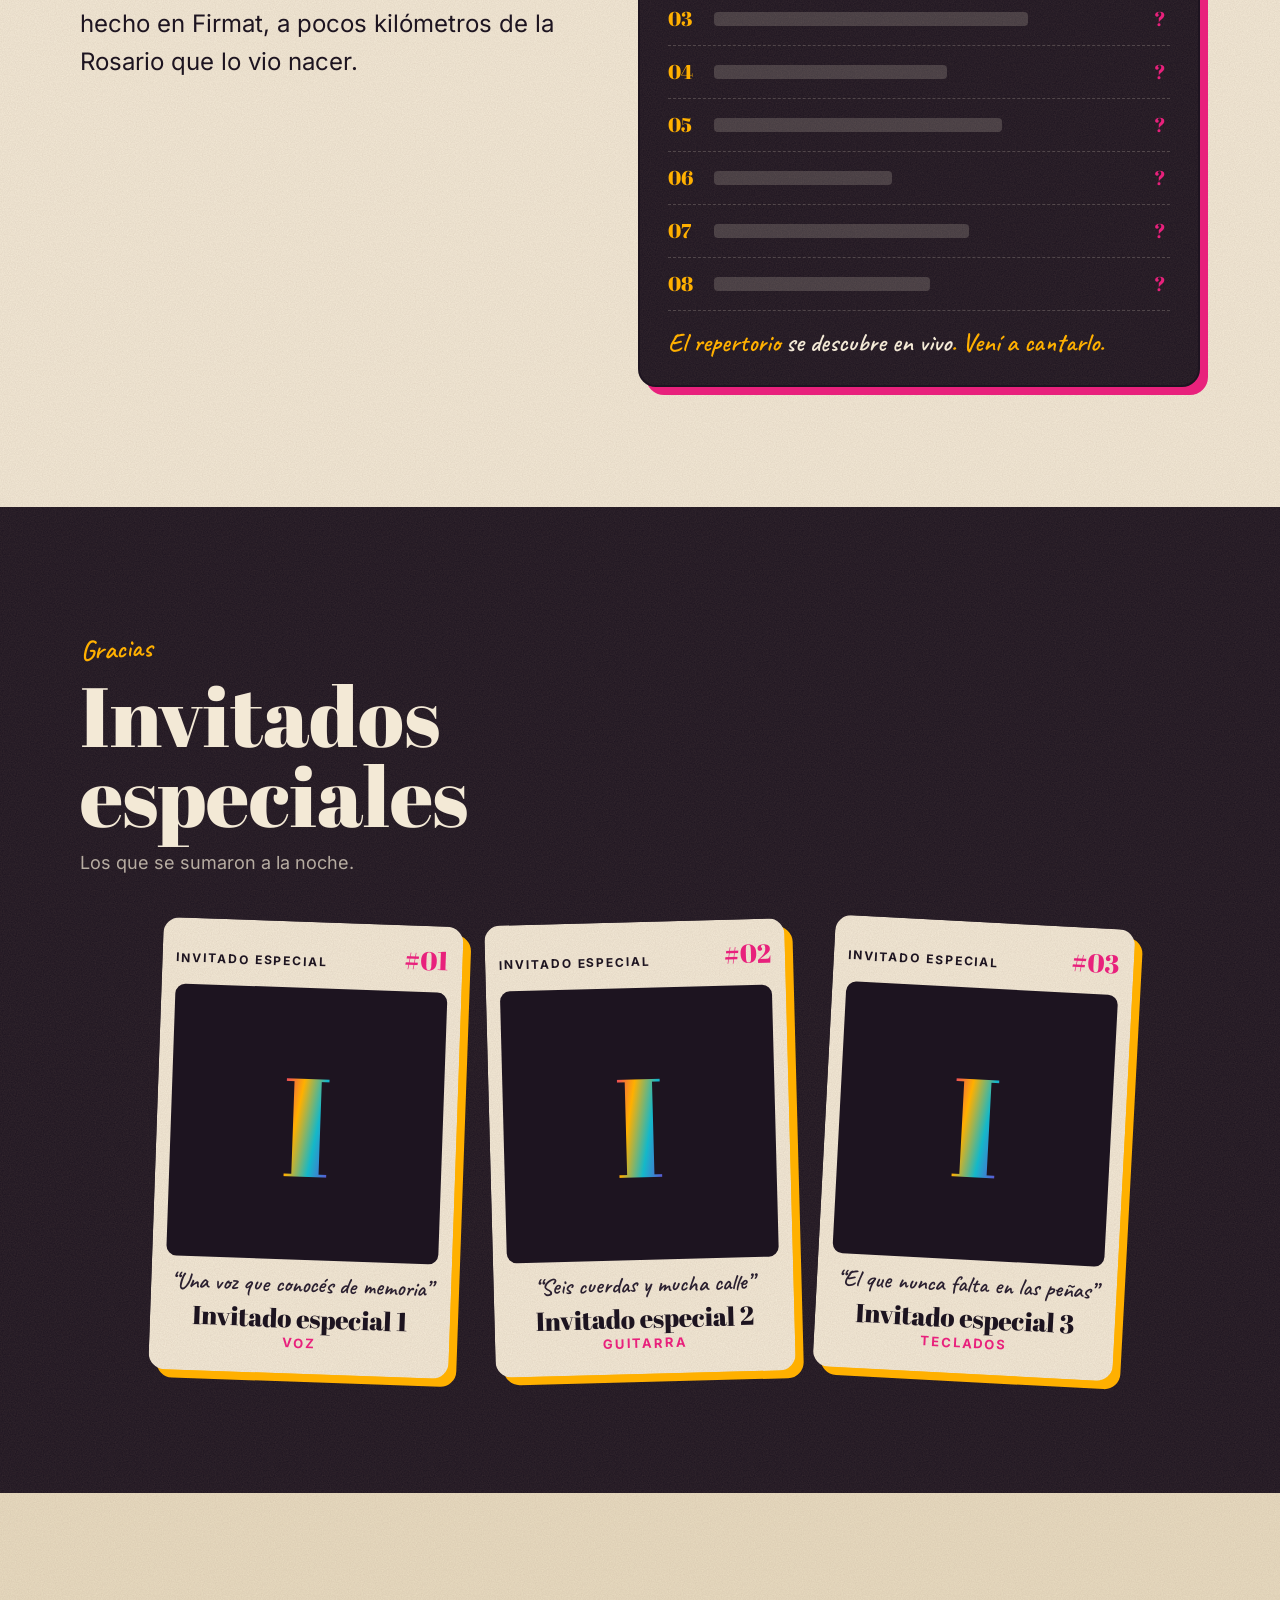
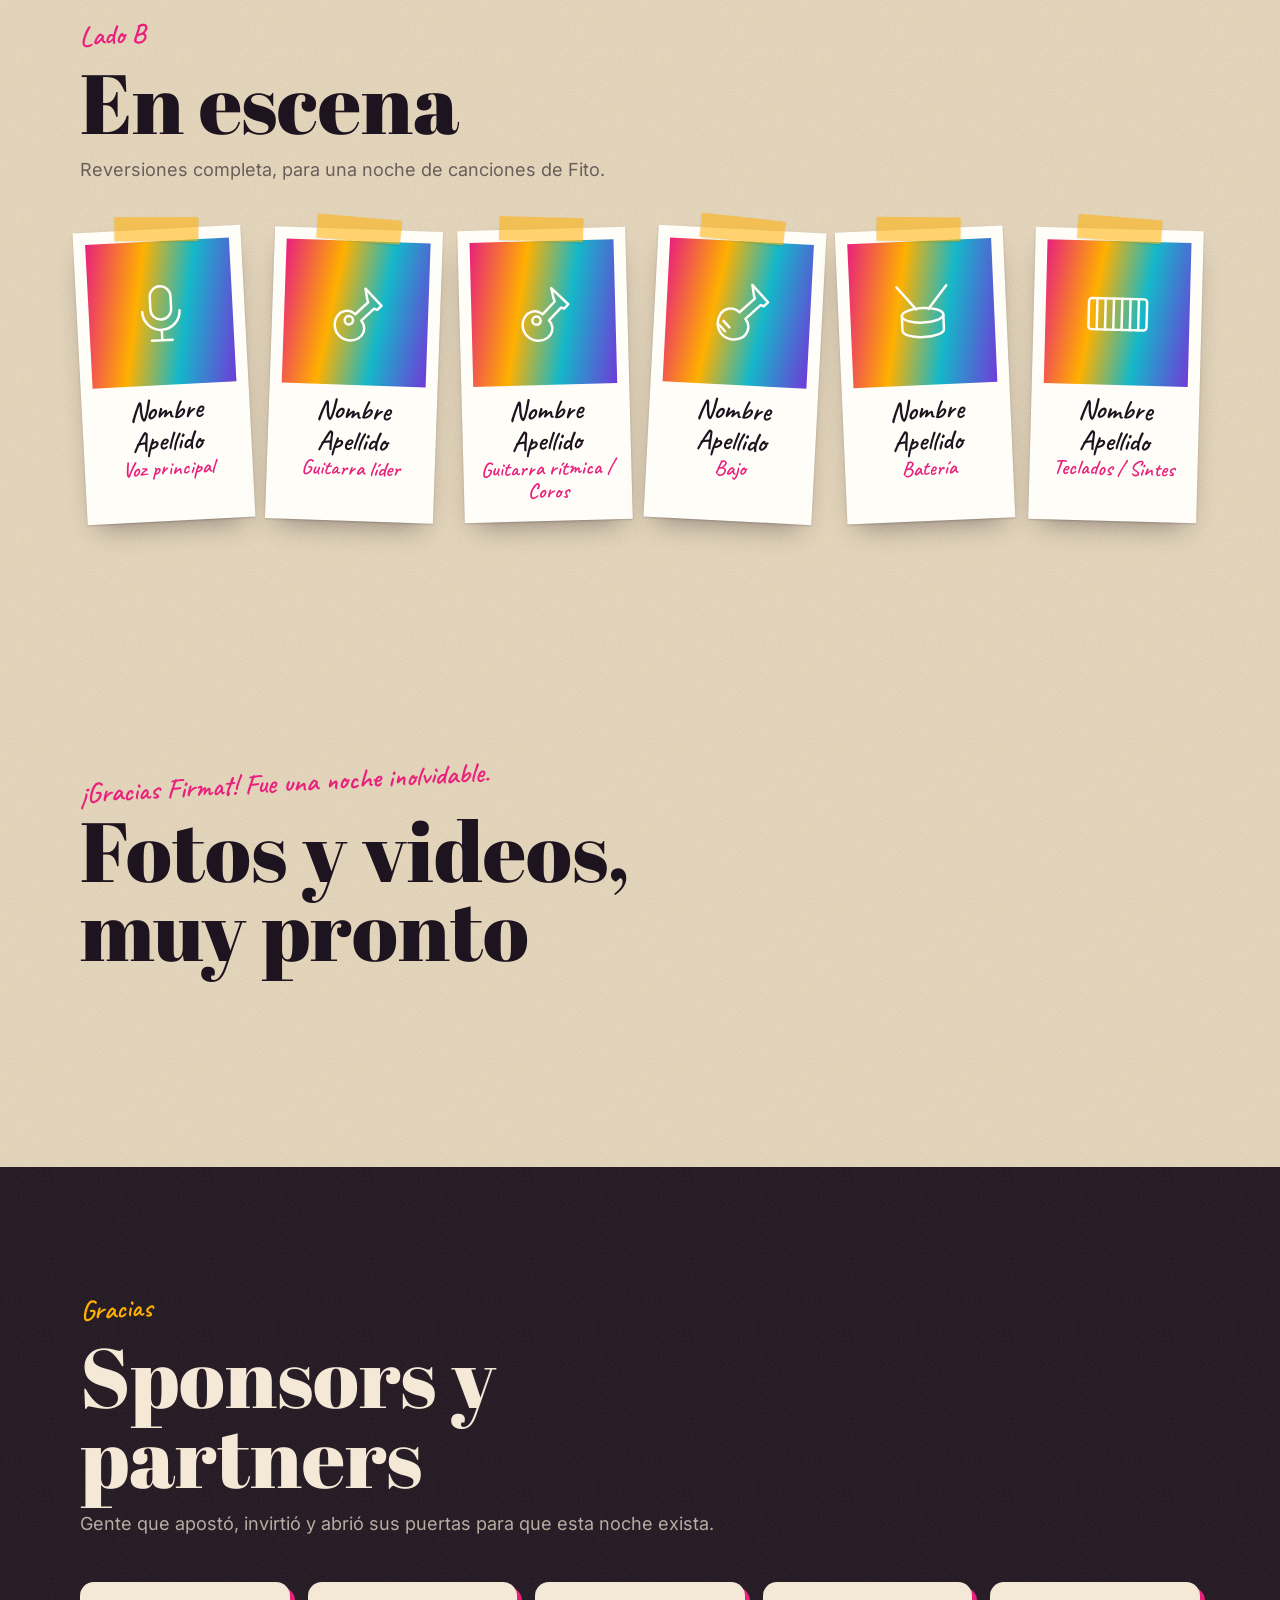
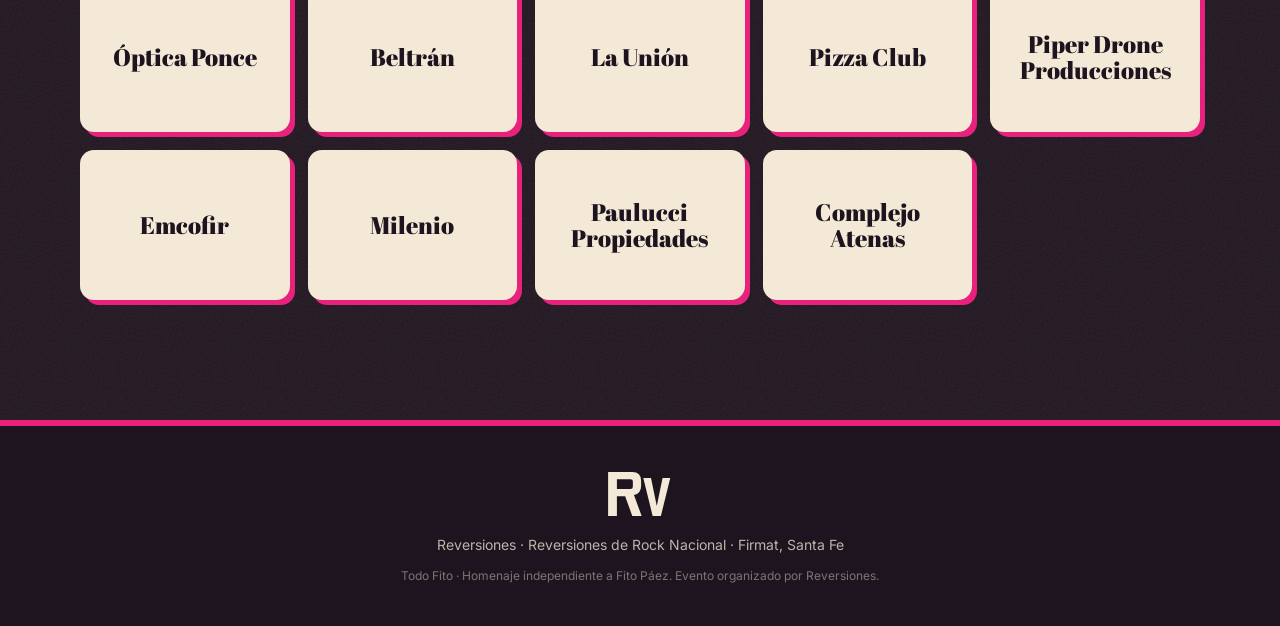
==== commit 136be5a8: "Agregar el juego de invitados sorpresa en Todo Fito Cada invitado es una raspadita con una pista: se" ====
--- a/eventos/fito-paez/index.html
+++ b/eventos/fito-paez/index.html
@@ -93,6 +93,19 @@
       </div>
     </section>
 
+    <!-- ============ INVITADOS ESPECIALES (raspadita) ============ -->
+    <section class="sec sec--ink" id="invitados" hidden>
+      <div class="wrap">
+        <header class="sec__head">
+          <span class="sec__kicker">Exclusivo</span>
+          <h2>Invitados sorpresa</h2>
+          <p class="sec__lead" id="invitadosLead">Son secretos. Leé la pista, raspá la tarjeta y descubrí quién se suma esa noche. Se van desbloqueando a medida que se acerca el show.</p>
+          <p class="scratch-progress" id="invitadosProgreso" aria-live="polite"></p>
+        </header>
+        <div class="scratchers" id="invitadosList"></div>
+      </div>
+    </section>
+
     <!-- ============ EN ESCENA ============ -->
     <section class="sec sec--paper" id="banda">
       <div class="wrap">
--- a/assets/css/fito.css
+++ b/assets/css/fito.css
@@ -711,6 +711,213 @@
   color: var(--paper);
 }
 
+/* ---------- Invitados sorpresa: raspaditas ---------- */
+.scratch-progress {
+  margin: 16px 0 0;
+  font-family: var(--hand);
+  font-size: 26px;
+  color: var(--amber);
+}
+.scratch-progress b {
+  font-family: var(--display);
+  font-weight: 400;
+  font-size: 30px;
+  color: var(--paper);
+}
+.scratchers {
+  display: grid;
+  grid-template-columns: repeat(auto-fit, minmax(240px, 300px));
+  justify-content: center;
+  gap: 34px;
+}
+.scratcher {
+  position: relative;
+  padding: 14px 14px 18px;
+  border-radius: 16px;
+  background: var(--paper) var(--grain);
+  color: var(--ink);
+  box-shadow: 8px 8px 0 var(--magenta);
+  rotate: var(--tilt, 0deg);
+  transition: rotate 0.3s var(--ease), box-shadow 0.3s, opacity 0.8s var(--ease), translate 0.8s var(--ease);
+}
+.scratcher:hover {
+  rotate: 0deg;
+}
+.scratcher.is-revealed {
+  box-shadow: 8px 8px 0 var(--amber);
+}
+.scratcher__head {
+  display: flex;
+  justify-content: space-between;
+  align-items: baseline;
+  margin-bottom: 10px;
+  font-size: 12px;
+  font-weight: 700;
+  letter-spacing: 0.16em;
+  text-transform: uppercase;
+}
+.scratcher__head b {
+  font-family: var(--display);
+  font-size: 26px;
+  font-weight: 400;
+  letter-spacing: 0;
+  color: var(--magenta);
+}
+.scratcher__media {
+  position: relative;
+  aspect-ratio: 1;
+  border-radius: 10px;
+  overflow: visible;
+}
+.scratcher__prize {
+  position: absolute;
+  inset: 0;
+  display: grid;
+  place-items: center;
+  overflow: hidden;
+  border-radius: 10px;
+  background: var(--ink);
+}
+.scratcher__prize img {
+  width: 100%;
+  height: 100%;
+  object-fit: cover;
+}
+.scratcher__initial {
+  font-family: var(--display);
+  font-size: 140px;
+  line-height: 1;
+  background: var(--tecknicolor);
+  -webkit-background-clip: text;
+  background-clip: text;
+  color: transparent;
+}
+.scratcher__foil {
+  position: absolute;
+  inset: 0;
+  width: 100%;
+  height: 100%;
+  border-radius: 10px;
+  cursor: grab;
+  touch-action: none;
+  transition: opacity 0.5s;
+  z-index: 2;
+}
+.scratcher.is-revealed .scratcher__foil {
+  opacity: 0;
+  pointer-events: none;
+}
+.scratcher__lock {
+  position: absolute;
+  inset: 0;
+  z-index: 3;
+  display: flex;
+  flex-direction: column;
+  align-items: center;
+  justify-content: center;
+  gap: 2px;
+  border-radius: 10px;
+  text-align: center;
+  color: var(--paper);
+  background:
+    repeating-linear-gradient(45deg, rgba(243, 233, 214, 0.06) 0 12px, transparent 12px 24px),
+    var(--ink-2);
+}
+.scratcher__lock span {
+  font-size: 40px;
+  filter: grayscale(0.3);
+}
+.scratcher__lock b {
+  font-family: var(--display);
+  font-weight: 400;
+  font-size: 26px;
+}
+.scratcher__lock small {
+  font-family: var(--hand);
+  font-size: 24px;
+  color: var(--amber);
+}
+.scratcher__lock em {
+  margin-top: 6px;
+  font-style: normal;
+  font-weight: 700;
+  font-variant-numeric: tabular-nums;
+  letter-spacing: 0.1em;
+  font-size: 14px;
+  opacity: 0.75;
+}
+.scratcher__body {
+  padding-top: 12px;
+  text-align: center;
+  min-height: 96px;
+}
+.scratcher__clue {
+  margin: 0;
+  font-family: var(--hand);
+  font-size: 23px;
+  line-height: 1.15;
+  color: var(--ink-2);
+}
+.scratcher__name {
+  margin: 6px 0 0;
+  display: flex;
+  flex-direction: column;
+}
+.scratcher__name b {
+  font-family: var(--display);
+  font-weight: 400;
+  font-size: 26px;
+  line-height: 1.1;
+}
+.scratcher__name b:empty,
+.scratcher__name span:empty {
+  display: none;
+}
+.scratcher__name span {
+  font-size: 13px;
+  font-weight: 700;
+  letter-spacing: 0.14em;
+  text-transform: uppercase;
+  color: var(--magenta);
+}
+.scratcher.is-revealed .scratcher__name {
+  animation: pop 0.5s var(--ease);
+}
+@keyframes pop {
+  from {
+    transform: scale(0.6);
+    opacity: 0;
+  }
+}
+.scratcher__btn {
+  margin-top: 10px;
+  border: 0;
+  background: none;
+  color: var(--muted);
+  font: inherit;
+  font-size: 13px;
+  text-decoration: underline;
+  cursor: pointer;
+}
+/* mariposas que salen al descubrir */
+.bf--burst {
+  left: 50%;
+  top: 50%;
+  z-index: 4;
+  pointer-events: none;
+  animation: burst 1.5s var(--ease) forwards;
+}
+@keyframes burst {
+  from {
+    translate: -50% -50%;
+    opacity: 1;
+  }
+  to {
+    translate: calc(-50% + var(--x)) calc(-50% + var(--y));
+    opacity: 0;
+  }
+}
+
 /* ---------- En escena: polaroids ---------- */
 .polaroids {
   display: grid;
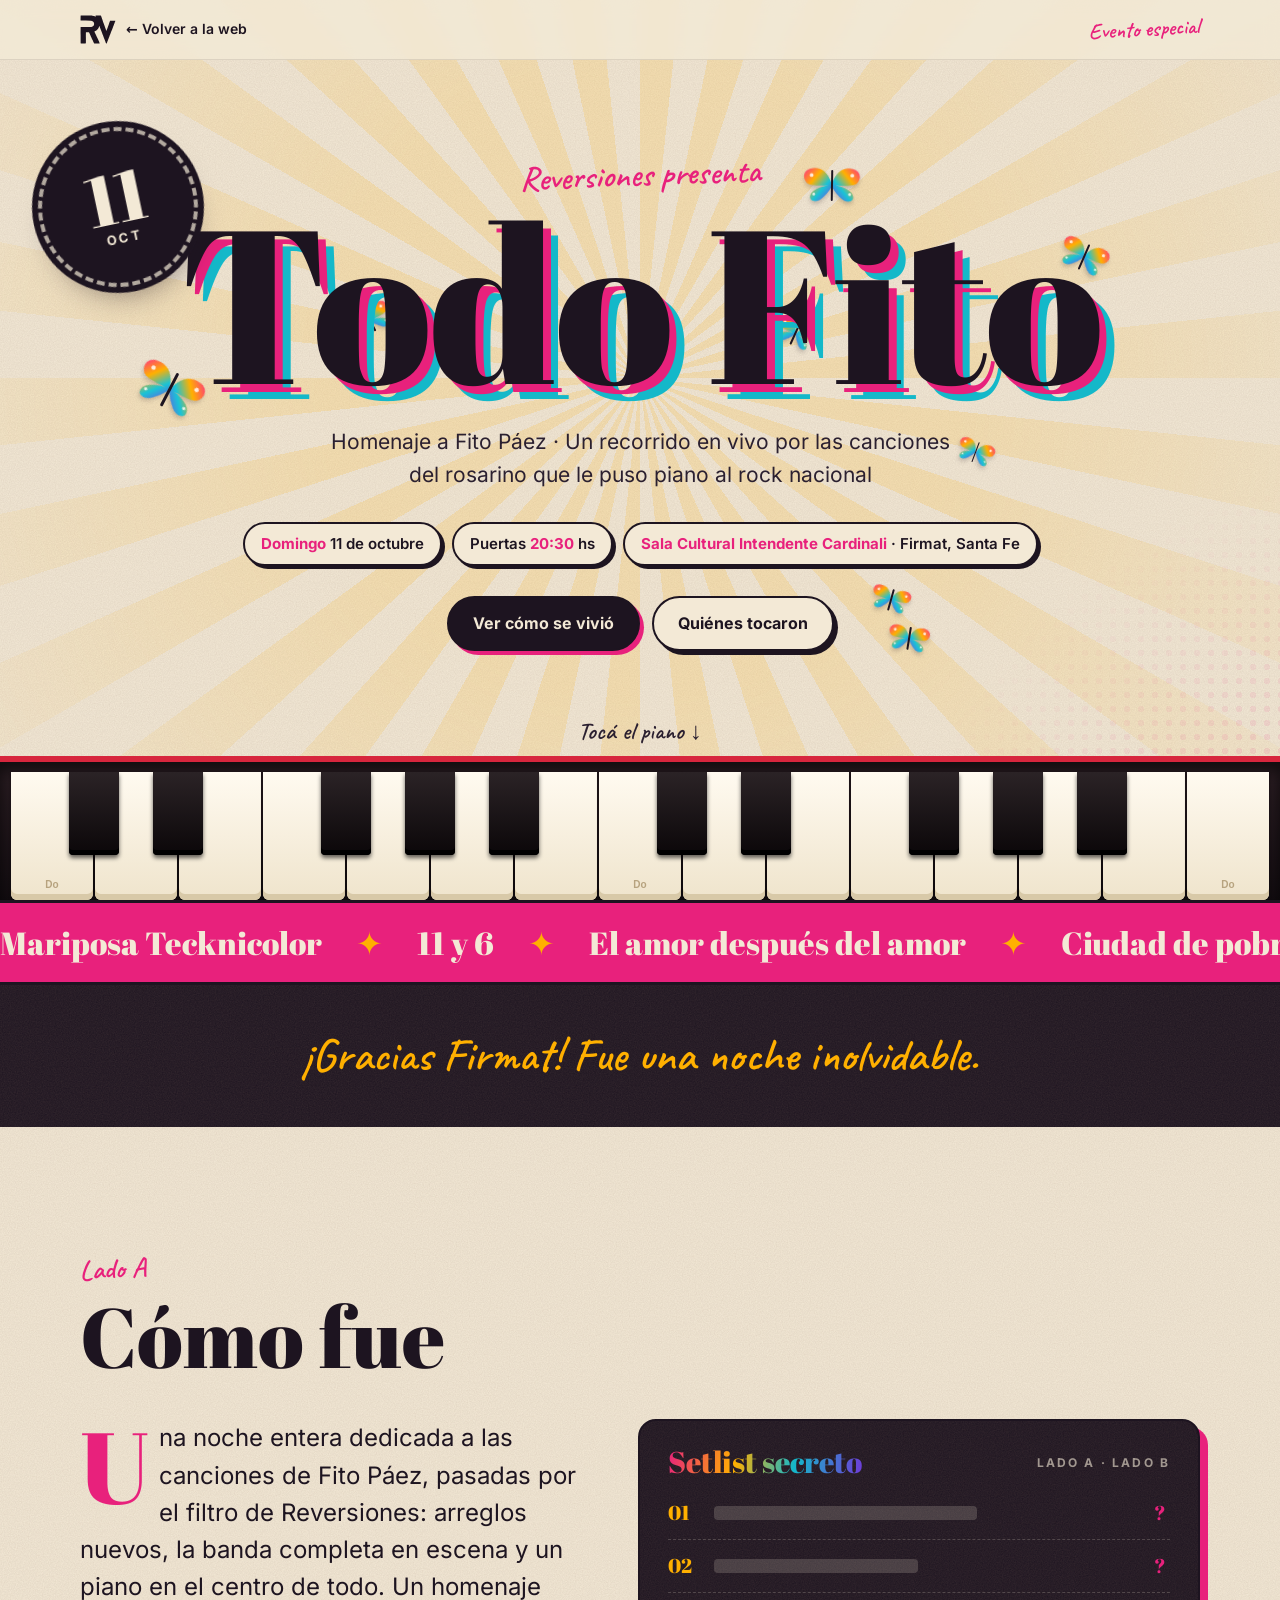
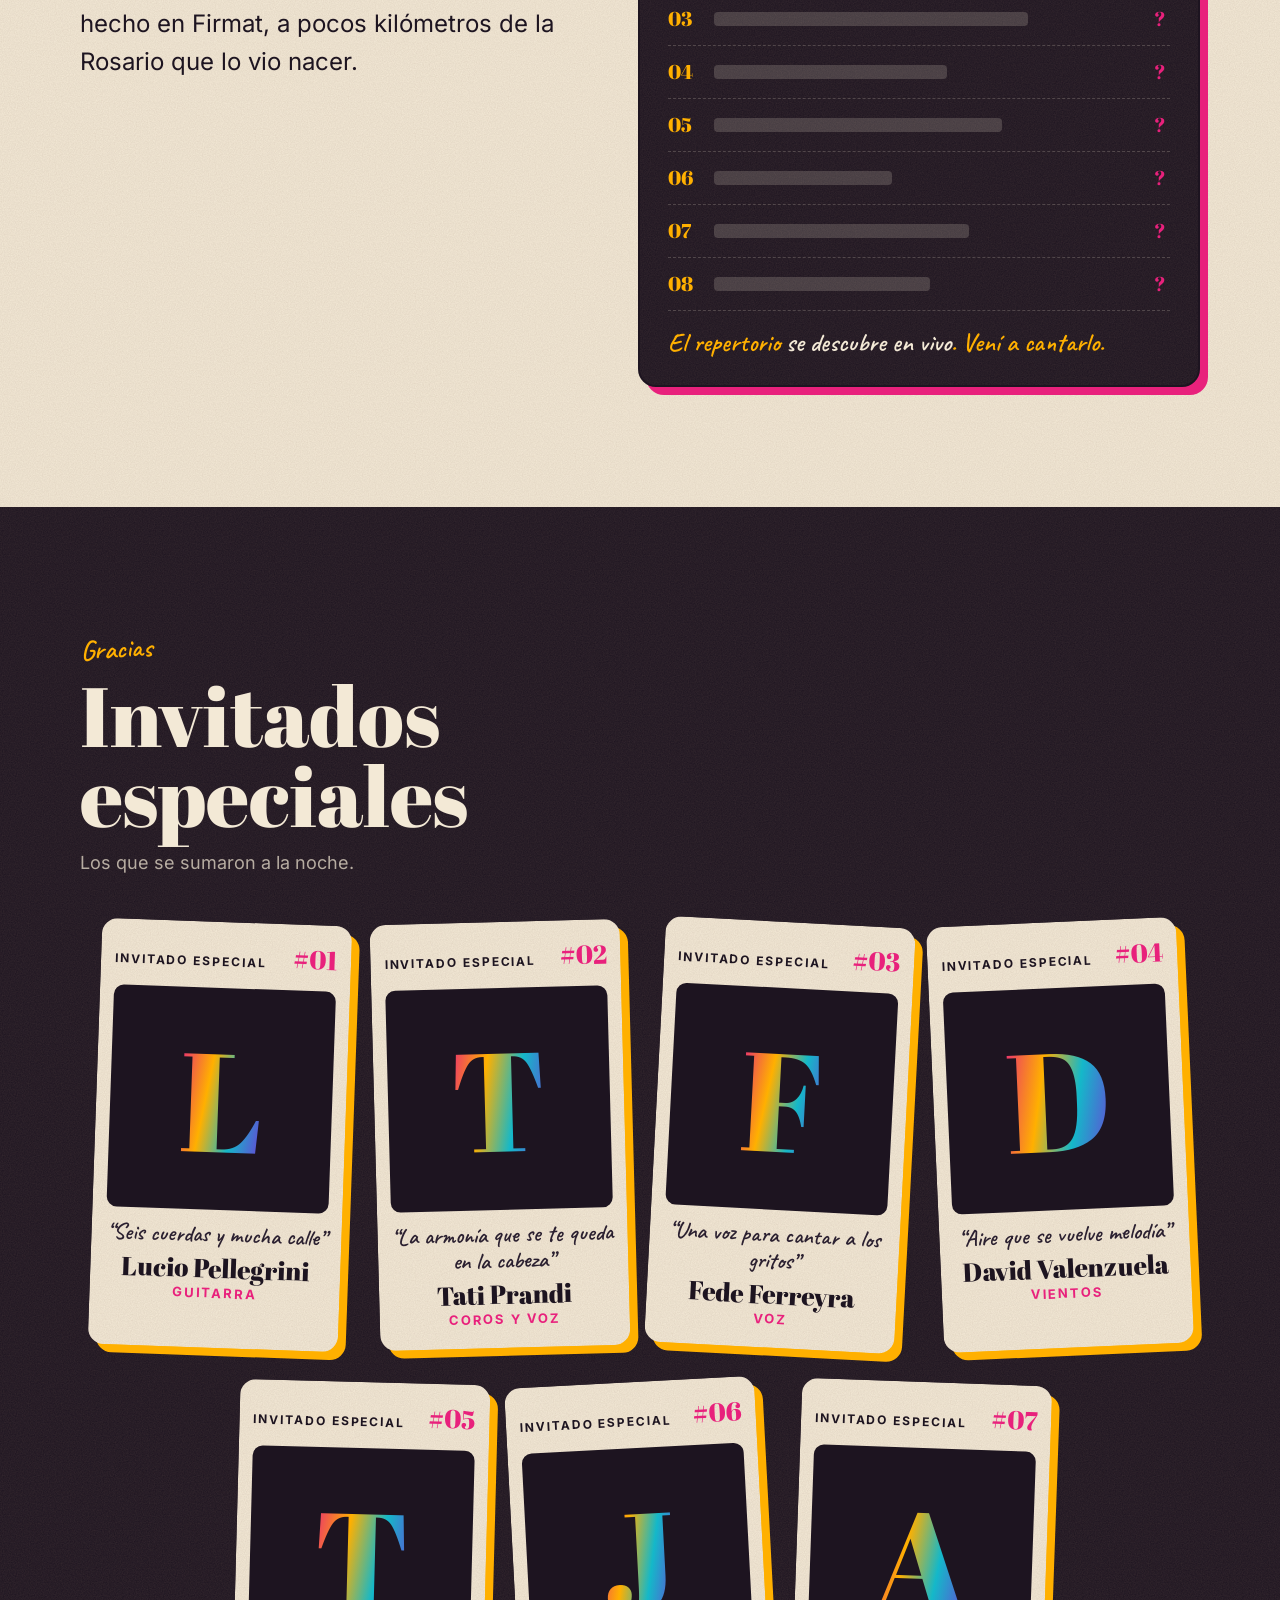
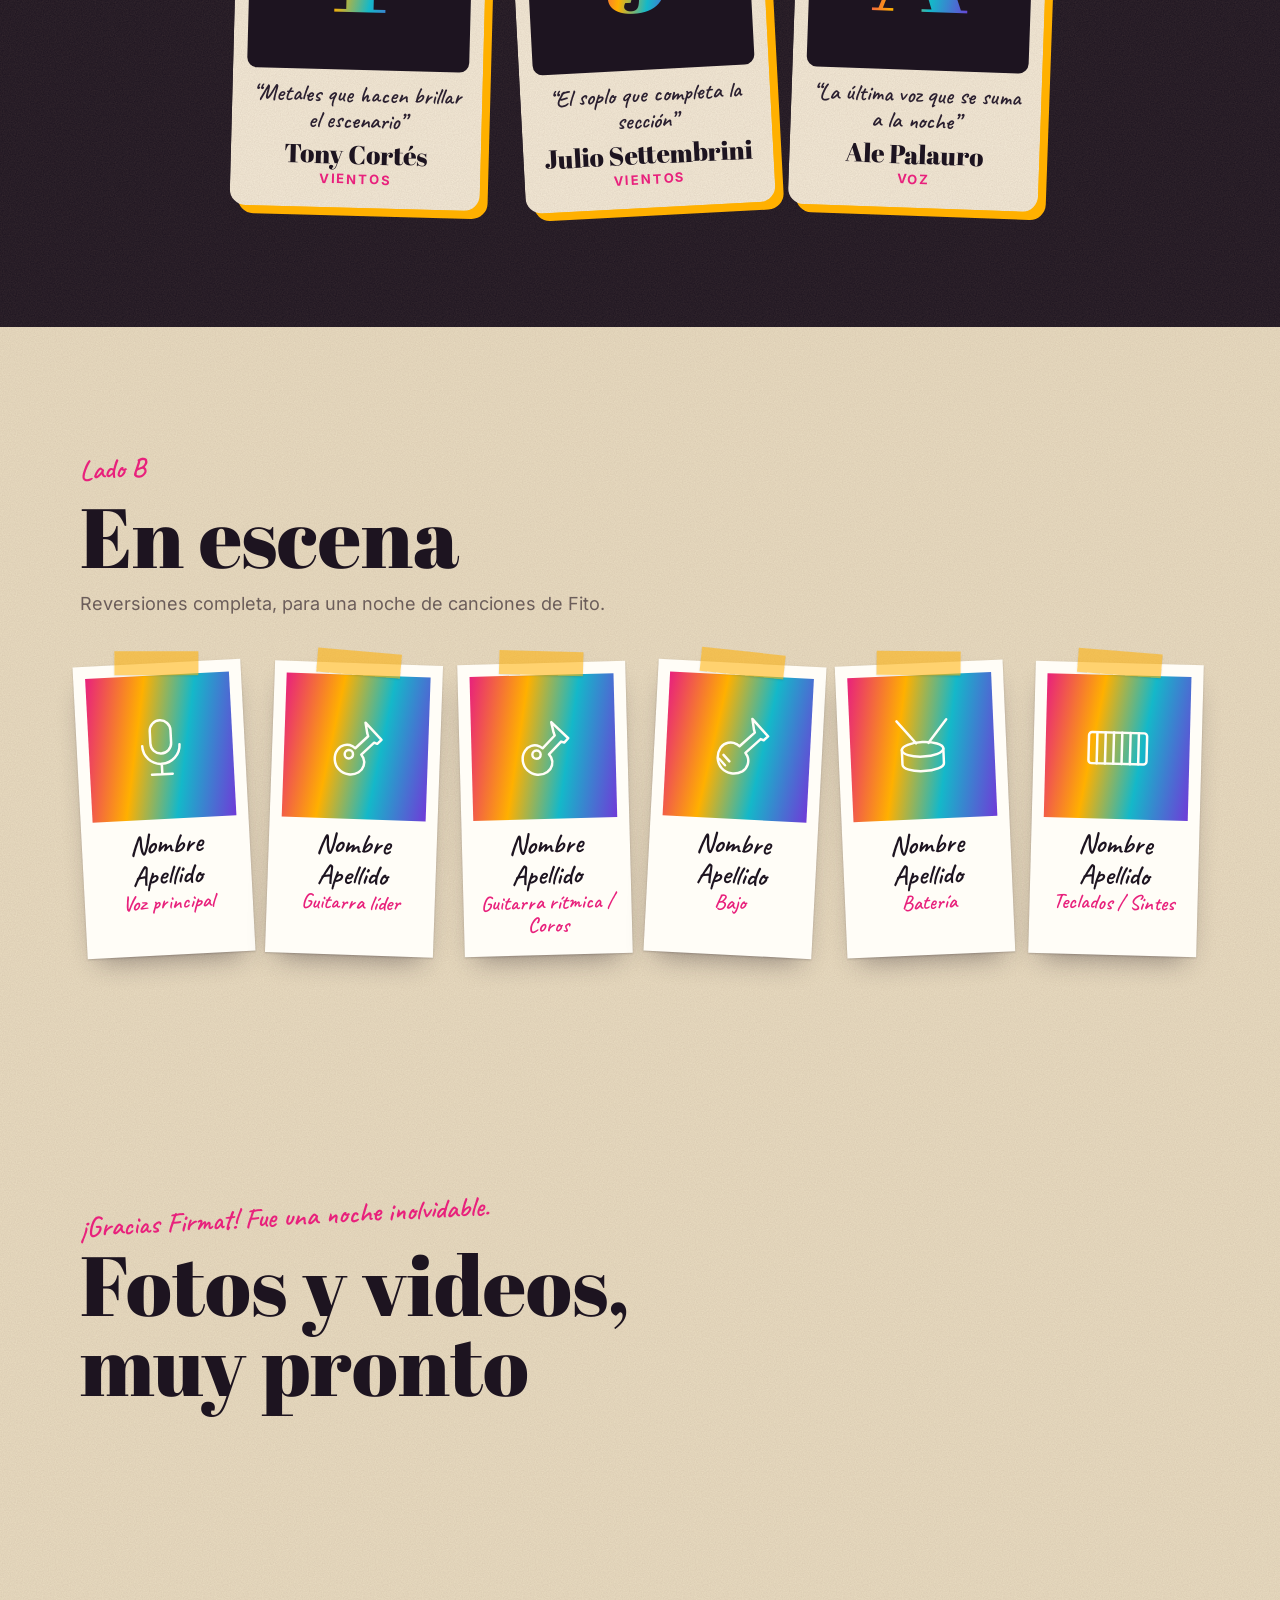
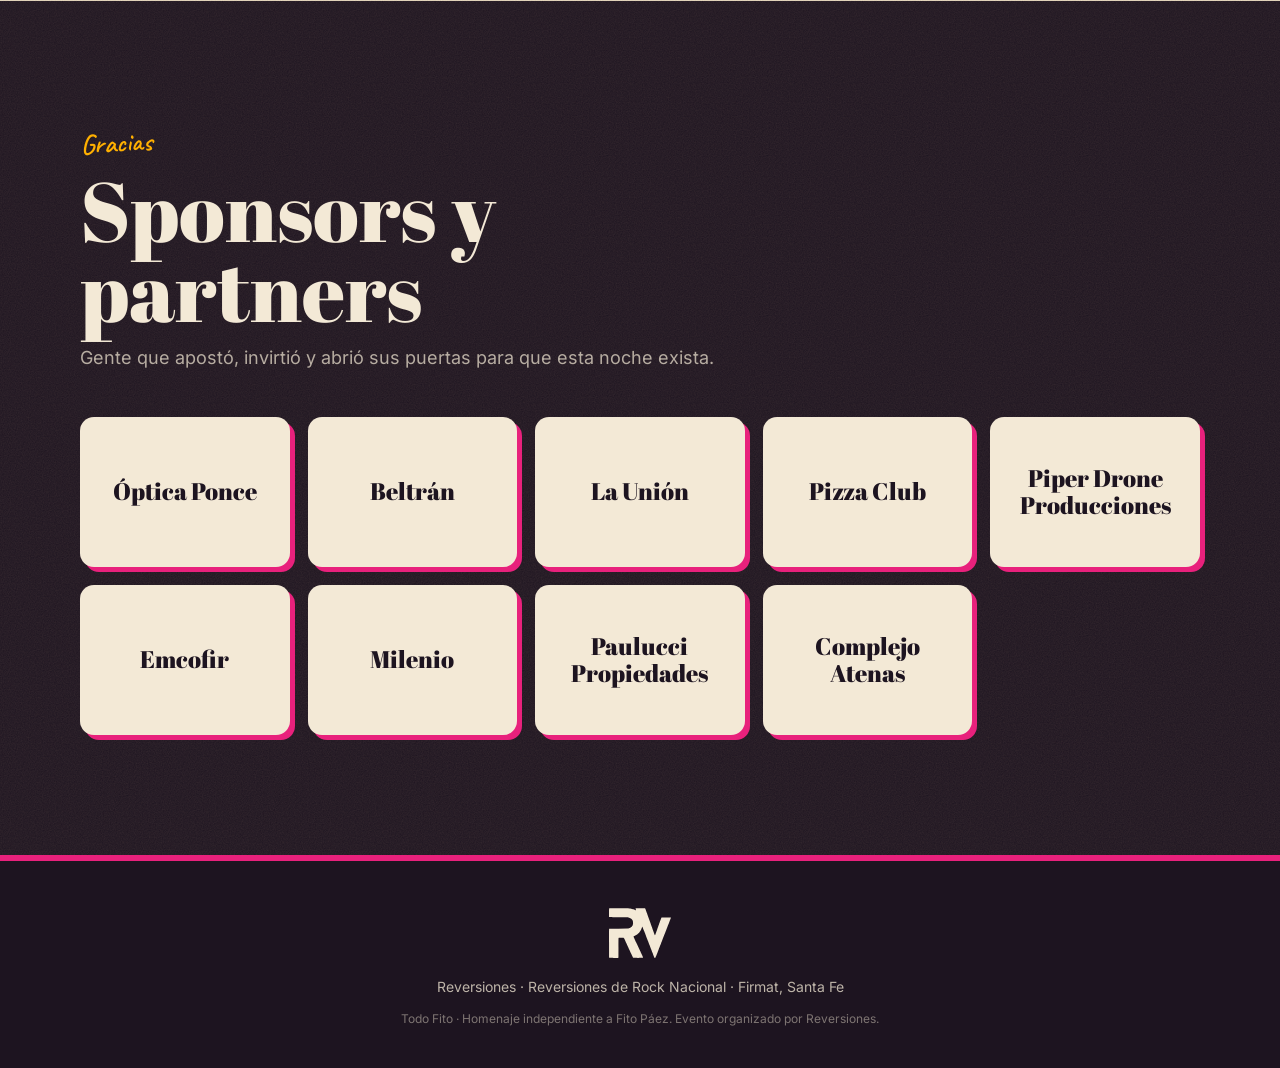
==== commit aa8f9719: "Usar el logo oficial RV en toda la web y como favicon El logo de la banda se vectoriza (Potrace) sin" ====
--- a/eventos/fito-paez/index.html
+++ b/eventos/fito-paez/index.html
@@ -9,13 +9,15 @@
   <meta property="og:title" content="Todo Fito · Homenaje a Fito Páez · Reversiones">
   <meta property="og:description" content="Una noche dedicada a las canciones de Fito Páez, en Firmat, Santa Fe.">
   <meta property="og:type" content="website">
+  <link rel="icon" href="../../assets/img/favicon-32.png" sizes="32x32" type="image/png">
   <link rel="icon" href="../../assets/img/favicon.svg" type="image/svg+xml">
+  <link rel="apple-touch-icon" href="../../assets/img/apple-touch-icon.png">
   <link rel="preload" href="../../assets/fonts/abril-fatface.woff2" as="font" type="font/woff2" crossorigin>
   <link rel="stylesheet" href="../../assets/css/fito.css">
 </head>
 <body>
   <svg width="0" height="0" style="position:absolute" aria-hidden="true">
-    <symbol id="rv" viewBox="0 0 116 80"><path fill-rule="evenodd" d="M0 0H44Q60 0 60 16V26Q60 39 47 42L61 80H44L31 44H16V80H0ZM16 13H41Q45 13 45 17V27Q45 31 41 31H16Z"/><path d="M64 11H78L88.5 62L99 11H113L96 80H81Z"/></symbol>
+    <symbol id="rv" viewBox="0 0 269 217"><path d="M6.3 212.8C5.8 212.6 5.2 212.1 4.9 211.7L4.4 211L4.4 151C4.4 102.1 4.4 91 4.7 90.7C5 90.4 12.4 90.3 43.3 90.2L81.6 90.1L85.4 89.3C97.9 86.6 104 80.6 105.3 69.6C106.9 55.3 99.6 46.4 83.1 42.7L80.6 42.1L42.8 42C5.4 41.9 5 41.9 4.6 41.4C4 40.6 4.2 6.4 4.8 5.4C5.8 3.9 3 4 45.2 4.1C86.8 4.1 85.1 4.1 93.4 5.5C97.6 6.3 105 8.2 107.4 9.1C108.5 9.6 109.7 10 110.1 10.1C110.5 10.2 112.2 10.9 113.8 11.8C118.4 14 118.6 13.9 117 9.6C115.8 6.4 115.8 5.6 116.6 4.7L117.3 4.1L135.8 4.1C149.4 4 154.6 4.1 155.1 4.3C156.1 4.7 156.6 5.6 157.6 8.4C158.1 9.8 158.9 12.2 159.5 13.8C160.1 15.3 161 17.9 161.5 19.4C162 20.9 162.9 23.4 163.5 24.9C164 26.4 165.3 29.9 166.2 32.6C167.2 35.4 169.1 40.7 170.5 44.5C171.8 48.3 173.9 54 175 57.1C176.1 60.3 177.2 63.3 177.4 63.8C177.6 64.2 178.4 66.4 179.1 68.6C179.9 70.8 181 74 181.6 75.6C182.2 77.3 183.3 80.2 183.9 82.1C185.8 87.2 189 96.2 189.5 97.6C190 98.8 195.2 113.5 196.2 116.2C197.2 119.3 197.6 118.9 200.1 111.8C201.2 108.8 202.2 105.8 202.5 105.1C203.5 102.5 204 101 207 92.6C208.7 88 210.5 82.9 211 81.5C211.5 80.1 213 75.8 214.4 72.1C215.7 68.4 217 64.6 217.4 63.8C217.7 62.9 218.9 59.5 220 56.4C222 50.7 223.8 45.8 224.3 44.4C224.9 42.9 223.9 43 244.8 43C266.9 43 265.1 42.8 264.1 45.3C263.1 48 259.6 57.3 258.5 60C257.9 61.4 256.9 64.2 256.1 66.1C255.4 68 254 71.5 253.1 73.9C252.2 76.2 251.3 78.7 251 79.4C250.7 80.1 250.1 81.8 249.5 83.2C248.9 84.7 247.9 87.5 247.1 89.5C246.3 91.5 245.5 93.8 245.1 94.6C244.1 97.3 240.7 106 238.6 111.4C237.9 113.3 236.7 116.5 235.9 118.4C233 126 231.4 129.9 229.1 135.9C225.3 145.9 224.8 147.1 222.8 152.2C221.8 154.9 220.7 157.6 220.5 158.2C220.2 158.9 219.2 161.6 218.1 164.4C215.7 170.6 215.4 171.6 213.7 175.9C210.9 182.9 210.4 184.1 210 185.4C209.7 186.1 208.9 188.2 208.2 190.1C207.4 192.1 205.7 196.6 204.3 200.1C199.8 211.7 199.7 212 198.9 212.6C198 213.3 196.2 213.3 195.4 212.5C194.7 211.8 194.2 210.8 189.9 199.4C189.4 198.1 188.3 195.2 187.4 192.9C184.8 186.3 183.6 183.2 182.4 179.8C182 178.9 181.6 177.7 181.4 177.2C180.9 176 178.7 170.4 177.1 166.1C176.3 164.1 175.3 161.5 174.9 160.5C174.5 159.5 173.9 157.7 173.5 156.6C173.1 155.5 171.8 152.3 170.7 149.4C169.6 146.5 168.2 142.9 167.6 141.4C166.7 139 163.2 129.9 161 124.1C160.6 123.2 159.2 119.5 157.9 116C156.5 112.5 154.8 107.9 153.9 105.8C153.1 103.6 152.2 101.2 151.9 100.4C148.6 91.8 145.5 83.9 145.1 82.9C144.5 81.5 143.9 81.7 143.4 83.4C138.2 101.6 128 113.4 110.8 120.9C108.8 121.8 107.4 122.5 107.4 122.8C107.2 123.2 114.3 139.2 118.5 148.1C119 149.2 120.1 151.6 121 153.5C121.9 155.4 123.4 158.7 124.5 161C125.6 163.3 126.8 166 127.3 167C127.8 168 129.8 172.4 131.8 176.6C136.5 186.6 138.2 190.3 139.7 193.6C140.4 195.1 142.3 199.4 144 203C147.8 211.2 147.9 212.3 145.3 213C144 213.3 108.4 213.3 107.2 213C105.4 212.5 105 211.8 102.1 205.6C100.5 202.3 98.5 198 97.6 196C96.7 194 95 190.3 93.9 187.9C91.3 182.2 84.6 167.8 82.9 164C81 160 79.9 157.6 78.3 154C75.4 147.8 69.2 134.3 68 131.8C67.3 130.4 66.6 129.2 66.3 129C65.5 128.6 45.2 128.6 44.6 129.1C44.1 129.5 44.1 130.2 44 170.5L43.9 211.5L43.3 212.1C42.2 213.2 41.7 213.2 24 213.2C8.4 213.2 7.1 213.2 6.3 212.8Z"/></symbol>
     <!-- Mariposa: dos alas que aletean por separado -->
     <symbol id="wing" viewBox="0 0 50 60"><path d="M50 28C44 6 30-2 14 2 2 5 0 18 8 26c6 5 22 5 36 4-14 3-28 8-30 18-2 10 12 12 20 4 8-7 14-16 16-20z"/><circle cx="16" cy="13" r="3.2" fill="#fffdf7" opacity=".85"/><circle cx="20" cy="45" r="2.4" fill="#fffdf7" opacity=".85"/></symbol>
     <linearGradient id="tecknicolor" x1="0" y1="0" x2="1" y2="1">
@@ -25,7 +27,7 @@
 
   <header class="top">
     <a href="../../" class="top__back" aria-label="Volver a Reversiones">
-      <svg class="top__rv" viewBox="0 0 116 80" aria-hidden="true"><use href="#rv"/></svg>
+      <svg class="top__rv" viewBox="0 0 269 217" aria-hidden="true"><use href="#rv"/></svg>
       <span>← Volver a la web</span>
     </a>
     <span class="top__tag">Evento especial</span>
@@ -157,7 +159,7 @@
 
   <footer class="foot">
     <a href="../../" class="foot__rv" aria-label="Reversiones">
-      <svg viewBox="0 0 116 80" aria-hidden="true"><use href="#rv"/></svg>
+      <svg viewBox="0 0 269 217" aria-hidden="true"><use href="#rv"/></svg>
     </a>
     <p>Reversiones · Reversiones de Rock Nacional · Firmat, Santa Fe</p>
     <p class="foot__small">Todo Fito · Homenaje independiente a Fito Páez. Evento organizado por Reversiones.</p>
--- a/assets/css/fito.css
+++ b/assets/css/fito.css
@@ -114,7 +114,7 @@
 }
 .top__rv {
   width: 36px;
-  height: 25px;
+  height: 29px;
   fill: var(--ink);
 }
 .top__tag {
@@ -725,10 +725,18 @@
   color: var(--paper);
 }
 .scratchers {
-  display: grid;
-  grid-template-columns: repeat(auto-fit, minmax(240px, 300px));
+  display: flex;
+  flex-wrap: wrap;
   justify-content: center;
-  gap: 34px;
+  gap: 34px 30px;
+}
+.scratchers .scratcher {
+  width: min(250px, 100%);
+}
+@media (max-width: 600px) {
+  .scratchers .scratcher {
+    width: min(300px, 100%);
+  }
 }
 .scratcher {
   position: relative;
@@ -1199,7 +1207,7 @@
 }
 .foot__rv svg {
   width: 64px;
-  height: 44px;
+  height: 52px;
   fill: var(--paper);
 }
 .foot p {
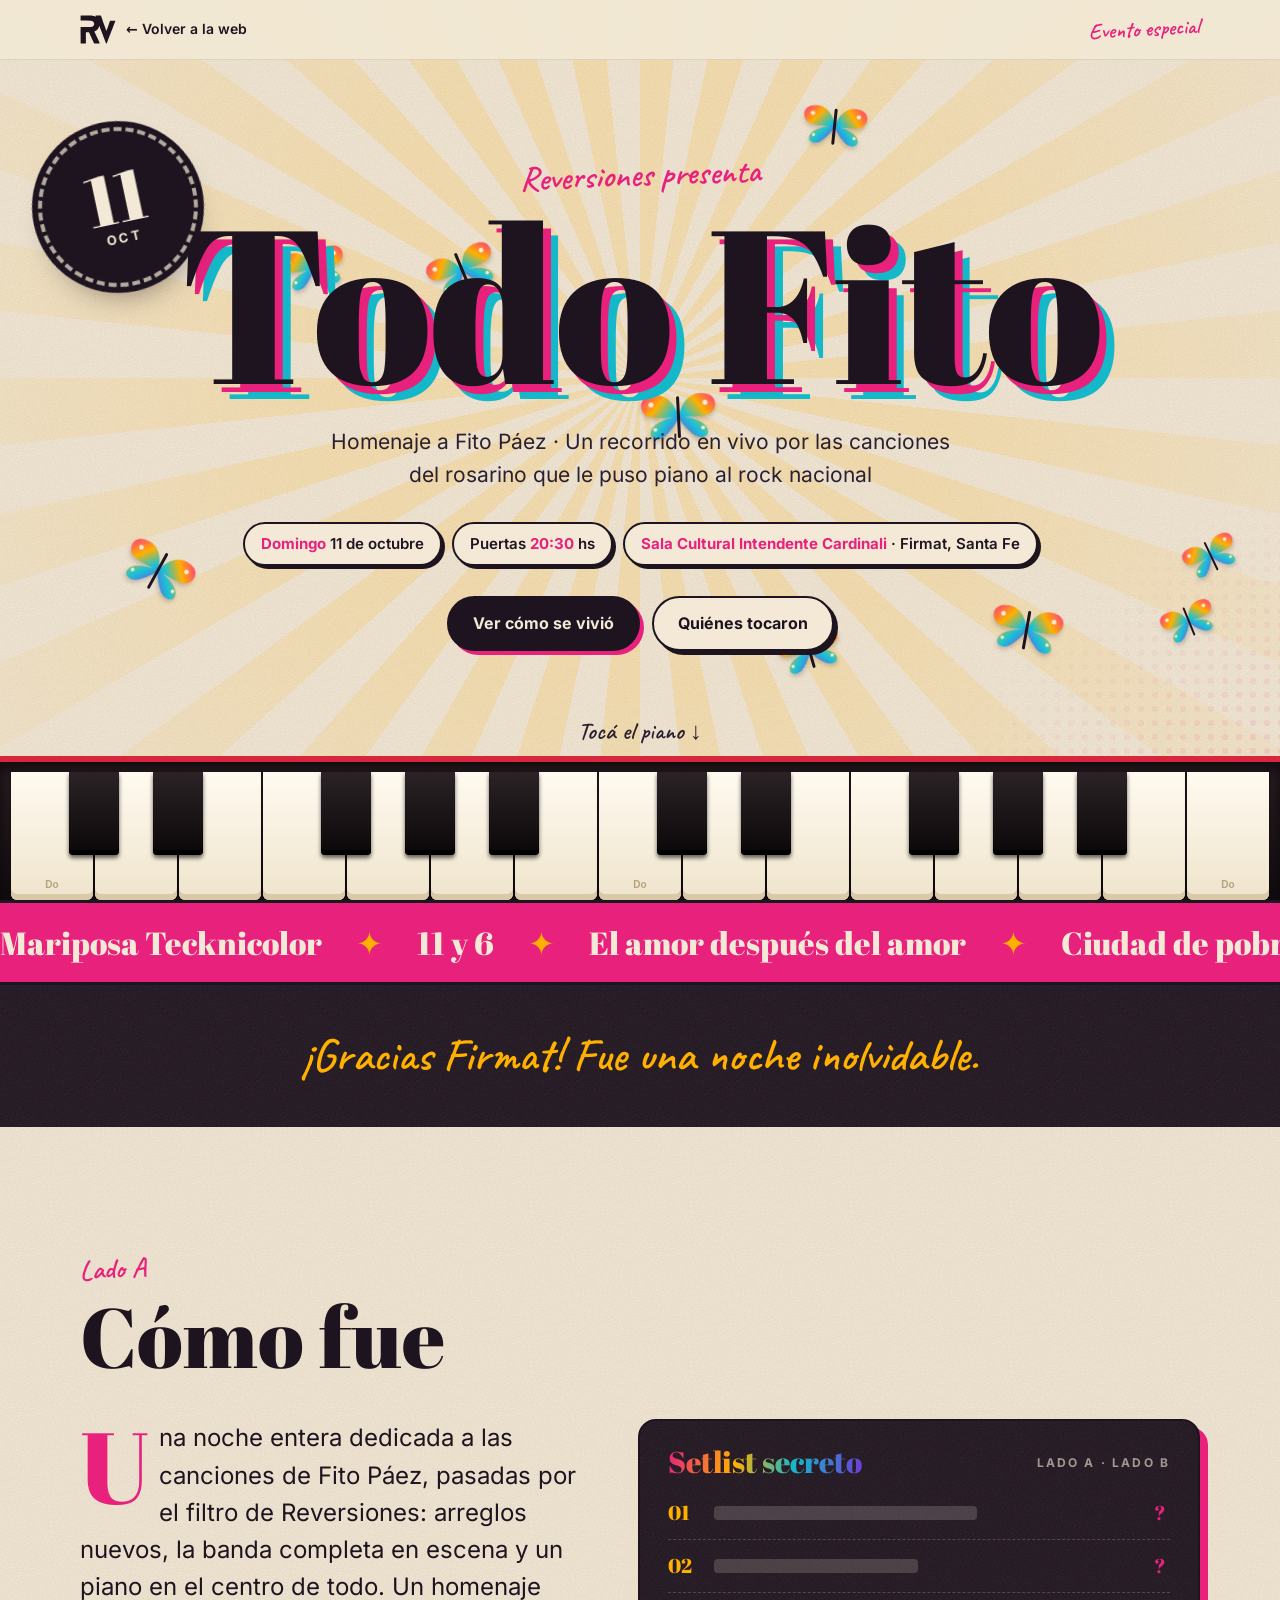
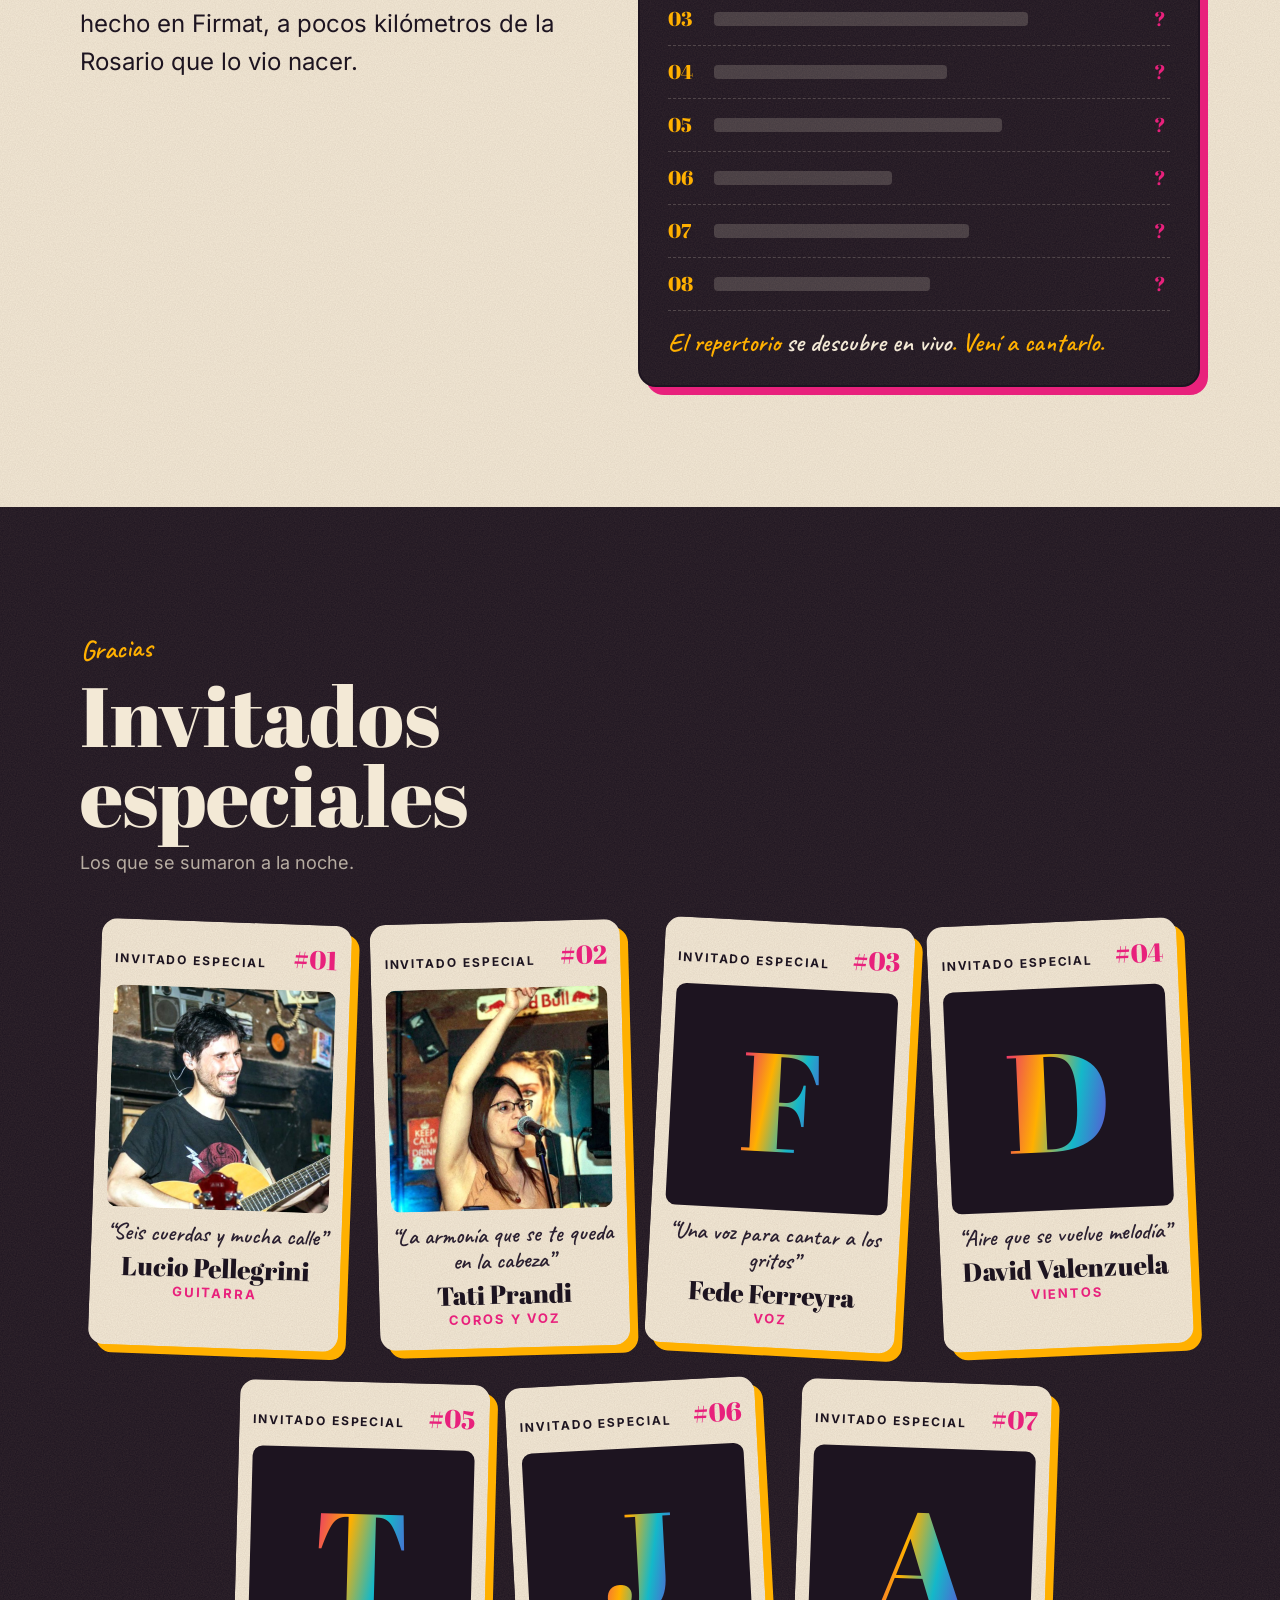
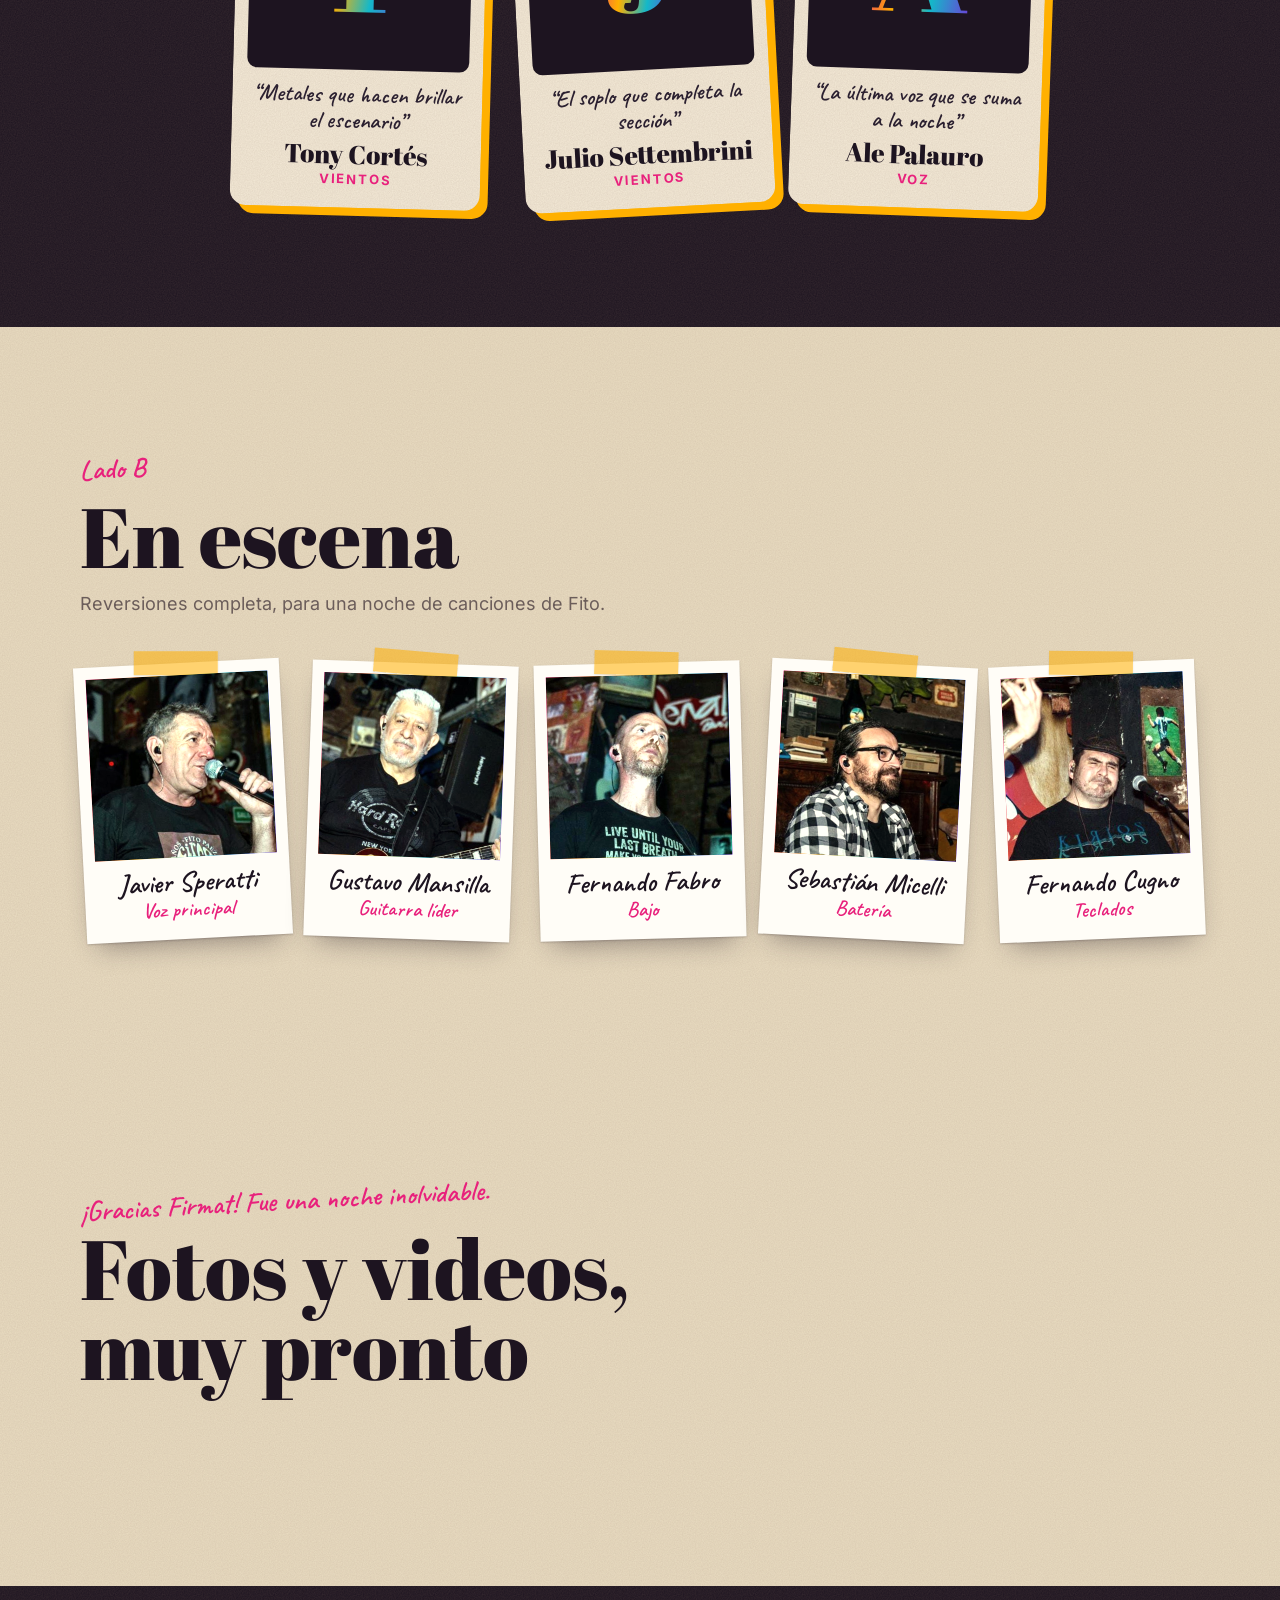
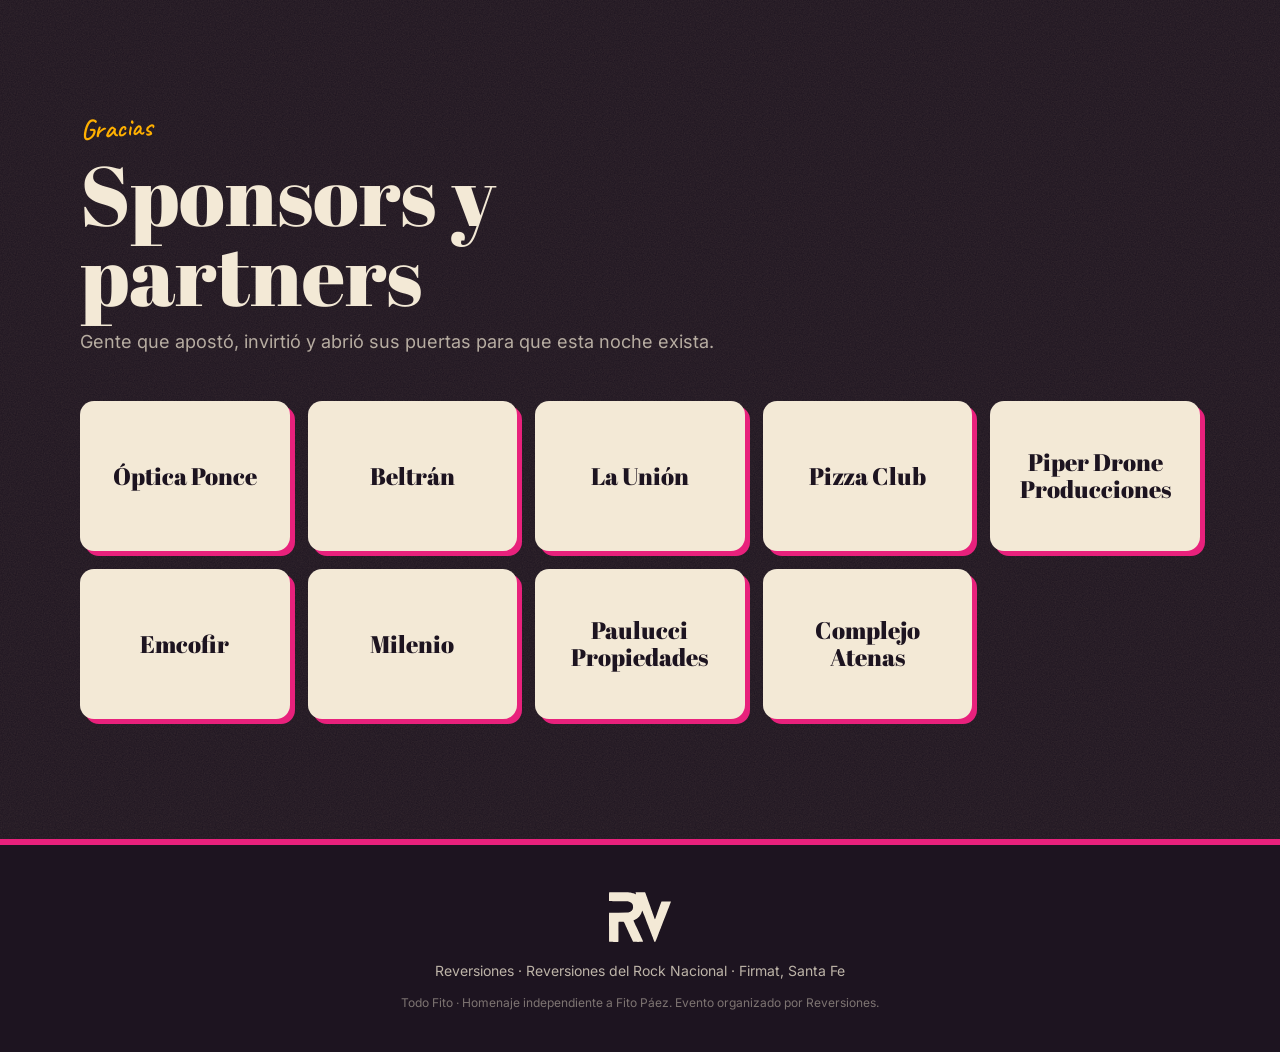
==== commit 0a8afade: "Corregir el lema: "Reversiones del Rock Nacional" Subtítulo de la portada, pie de página, pie de Tod" ====
--- a/eventos/fito-paez/index.html
+++ b/eventos/fito-paez/index.html
@@ -161,7 +161,7 @@
     <a href="../../" class="foot__rv" aria-label="Reversiones">
       <svg viewBox="0 0 269 217" aria-hidden="true"><use href="#rv"/></svg>
     </a>
-    <p>Reversiones · Reversiones de Rock Nacional · Firmat, Santa Fe</p>
+    <p>Reversiones · Reversiones del Rock Nacional · Firmat, Santa Fe</p>
     <p class="foot__small">Todo Fito · Homenaje independiente a Fito Páez. Evento organizado por Reversiones.</p>
   </footer>
 
